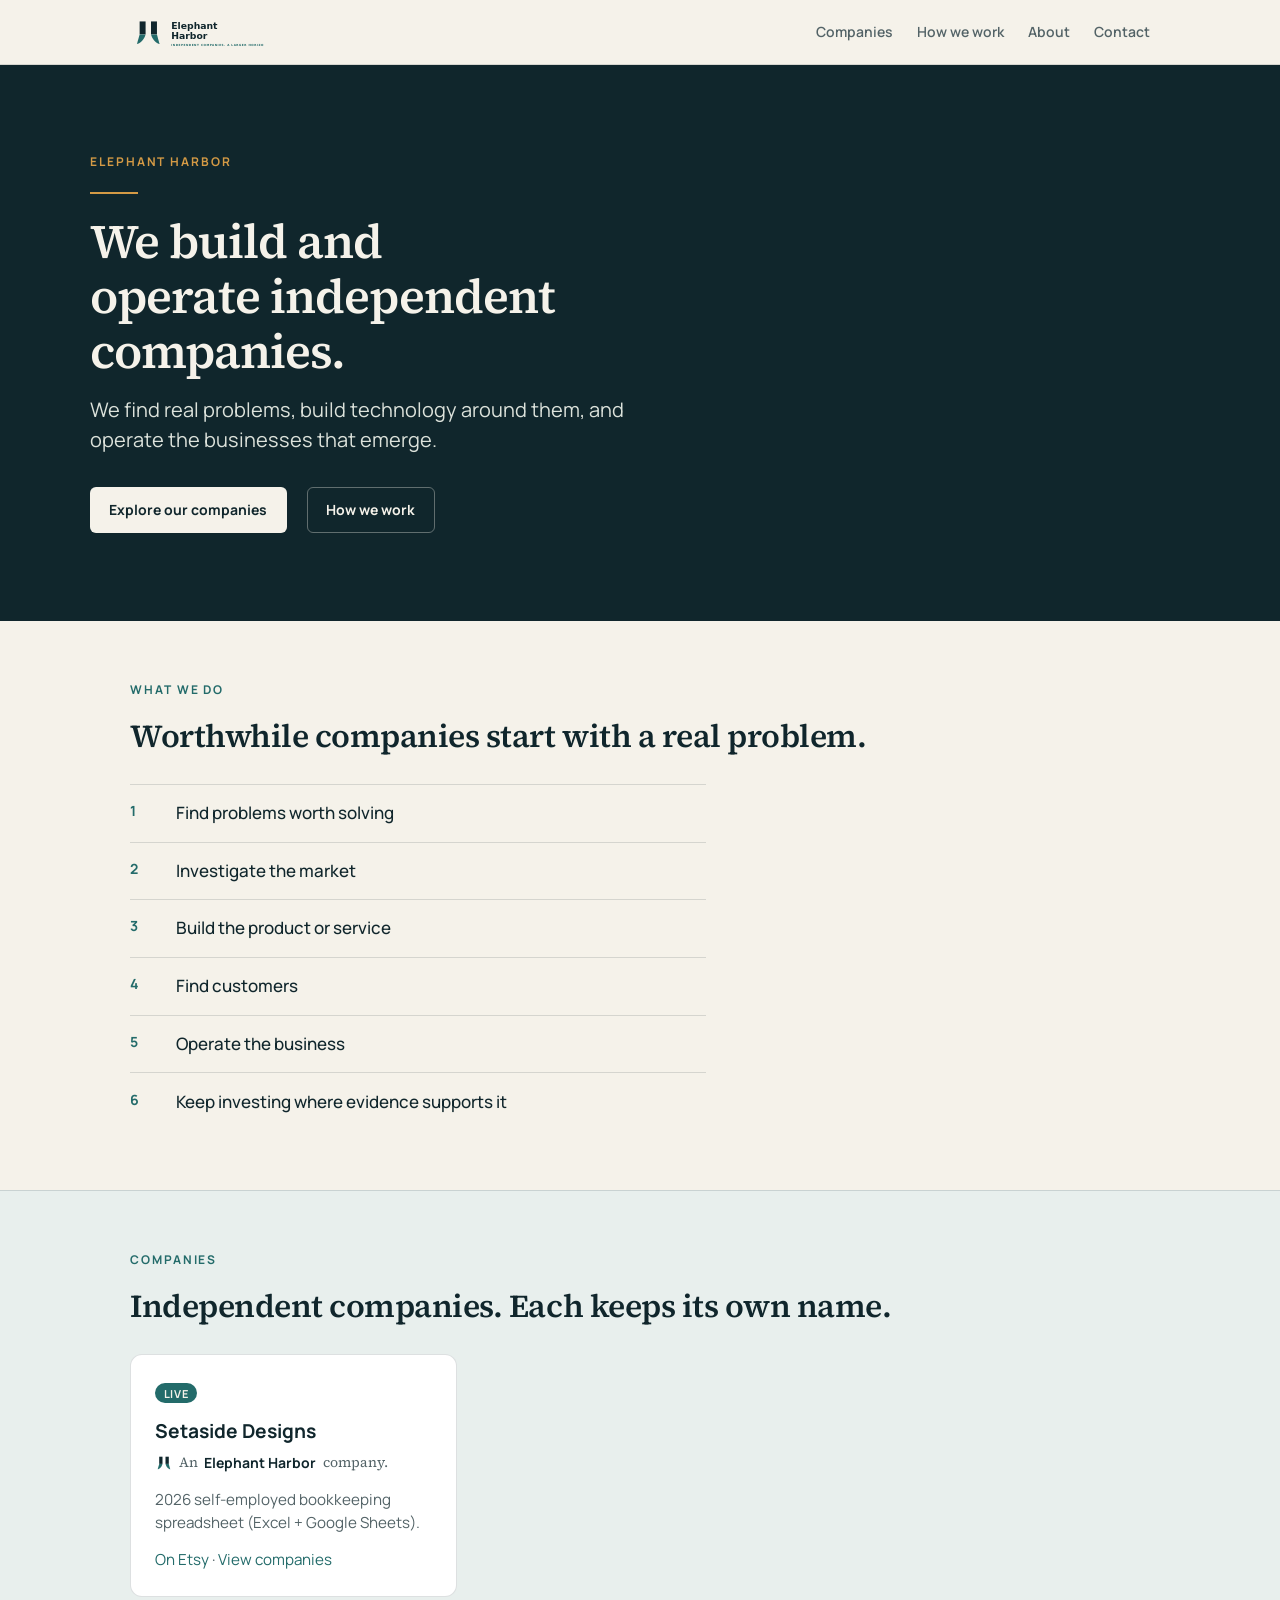
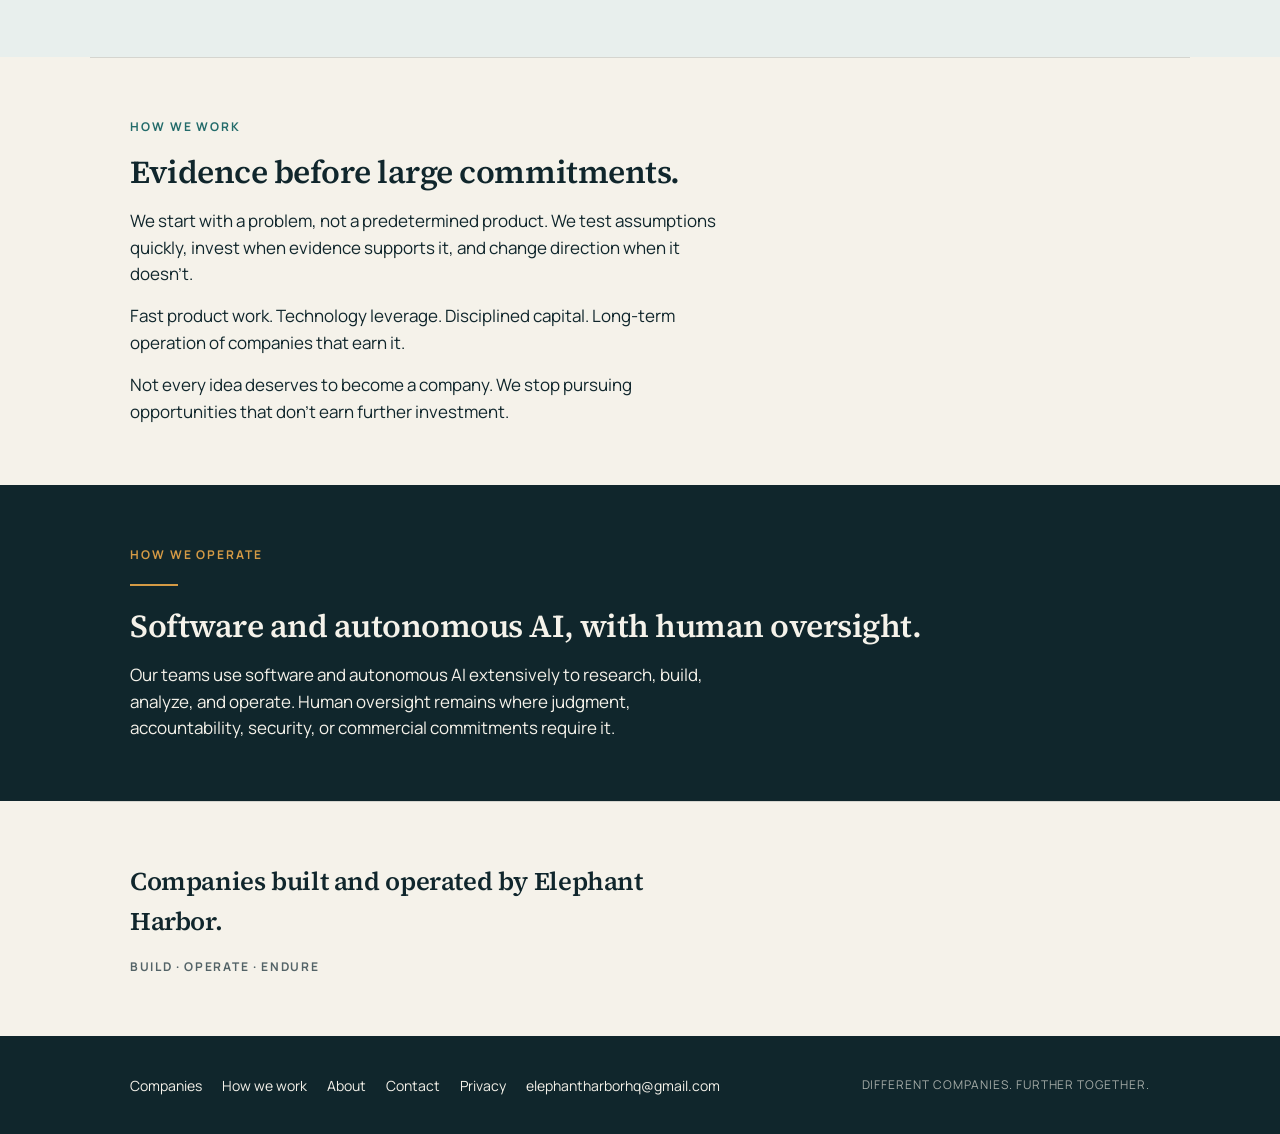
==== index.html @ cf40d3b9 "Copy: Setaside = spreadsheet product on homepage" ====
<!DOCTYPE html>
<html lang="en">
<head>
  <meta charset="utf-8">
  <meta name="viewport" content="width=device-width, initial-scale=1">
  <title>Elephant Harbor</title>
  <meta name="description" content="Elephant Harbor builds and operates independent companies.">
  <meta name="theme-color" content="#10262C">
  <meta property="og:title" content="Elephant Harbor">
  <meta property="og:description" content="We build and operate independent companies.">
  <meta property="og:image" content="https://elephantharbor.com/assets/og.png">
  <meta property="og:type" content="website">
  <meta property="og:url" content="https://elephantharbor.com/">
  <meta name="twitter:card" content="summary_large_image">
  <link rel="canonical" href="https://elephantharbor.com/">
  <link rel="icon" href="/assets/favicon.svg" type="image/svg+xml">
  <link rel="icon" href="/assets/favicon-32.png" sizes="32x32" type="image/png">
  <link rel="icon" href="/assets/favicon-16.png" sizes="16x16" type="image/png">
  <link rel="apple-touch-icon" href="/assets/apple-touch-180.png">
  <link rel="stylesheet" href="/shared.css">
</head>
<body>
  <a class="skip" href="#main">Skip to content</a>
  <header class="site-header">
    <div class="site-header-inner">
      <a class="logo" href="/">
        <img src="/assets/lockup.svg" alt="Elephant Harbor" width="208" height="56">
      </a>
      <nav class="nav" aria-label="Primary">
        <a href="/companies/">Companies</a>
        <a href="/#how-we-work">How we work</a>
        <a href="/about/">About</a>
        <a href="/contact/">Contact</a>
      </nav>
    </div>
  </header>

  <main id="main">
    <section class="hero" aria-labelledby="hero-heading">
      <div class="hero-inner">
        <p class="kicker">Elephant Harbor</p>
        <hr class="brass-rule" aria-hidden="true">
        <h1 id="hero-heading">We build and operate independent companies.</h1>
        <p class="hero-lead">We find real problems, build technology around them, and operate the businesses that emerge.</p>
        <div class="hero-ctas">
          <a class="btn btn-primary" href="/companies/">Explore our companies</a>
          <a class="btn btn-ghost" href="#how-we-work">How we work</a>
        </div>
      </div>
    </section>

    <section class="section" aria-labelledby="what-h">
      <p class="kicker">What we do</p>
      <h2 id="what-h" class="display">Worthwhile companies start with a real problem.</h2>
      <ol class="steps">
        <li>Find problems worth solving</li>
        <li>Investigate the market</li>
        <li>Build the product or service</li>
        <li>Find customers</li>
        <li>Operate the business</li>
        <li>Keep investing where evidence supports it</li>
      </ol>
    </section>

    <section class="section section-fog" aria-labelledby="companies-h">
      <div class="section-inner">
        <p class="kicker">Companies</p>
        <h2 id="companies-h">Independent companies. Each keeps its own name.</h2>
        <div class="card-grid">
          <article class="card">
            <p class="live">Live</p>
            <h3>Setaside Designs</h3>
            <p class="endorsement">
              <img src="/assets/mark.svg" alt="" width="20" height="20">
              An <strong>Elephant Harbor</strong> company.
            </p>
            <p>2026 self-employed bookkeeping spreadsheet (Excel + Google Sheets).</p>
            <p><a href="https://www.etsy.com/listing/4564421940/2026-self-employed-bookkeeping" rel="noopener noreferrer">On Etsy</a>
              · <a href="/companies/">View companies</a></p>
          </article>
        </div>
      </div>
    </section>

    <section class="section" id="how-we-work" aria-labelledby="work-h">
      <p class="kicker">How we work</p>
      <h2 id="work-h">Evidence before large commitments.</h2>
      <p>We start with a problem, not a predetermined product. We test assumptions quickly, invest when evidence supports it, and change direction when it doesn’t.</p>
      <p>Fast product work. Technology leverage. Disciplined capital. Long-term operation of companies that earn it.</p>
      <p>Not every idea deserves to become a company. We stop pursuing opportunities that don’t earn further investment.</p>
    </section>

    <section class="section section-ink" aria-labelledby="operate-h">
      <div class="section-inner">
        <p class="kicker">How we operate</p>
        <hr class="brass-rule" aria-hidden="true">
        <h2 id="operate-h">Software and autonomous AI, with human oversight.</h2>
        <p>Our teams use software and autonomous AI extensively to research, build, analyze, and operate. Human oversight remains where judgment, accountability, security, or commercial commitments require it.</p>
      </div>
    </section>

    <section class="section" aria-labelledby="close-h">
      <h2 id="close-h" class="visually-hidden" style="position:absolute;width:1px;height:1px;padding:0;margin:-1px;overflow:hidden;clip:rect(0,0,0,0);white-space:nowrap;border:0">Close</h2>
      <p class="close-line">Companies built and operated by Elephant Harbor.</p>
      <p class="motto">Build · Operate · Endure</p>
    </section>
  </main>

  <footer class="site-footer">
    <div class="site-footer-inner">
      <nav class="footer-nav" aria-label="Footer">
        <a href="/companies/">Companies</a>
        <a href="/#how-we-work">How we work</a>
        <a href="/about/">About</a>
        <a href="/contact/">Contact</a>
        <a href="/privacy/">Privacy</a>
        <a href="mailto:elephantharborhq@gmail.com">elephantharborhq@gmail.com</a>
      </nav>
      <p class="footer-meta">Different companies. Further together.</p>
    </div>
  </footer>
</body>
</html>
---- shared.css ----
@import url("/tokens.css");

*,
*::before,
*::after {
  box-sizing: border-box;
}

html {
  color-scheme: light only;
  scroll-behavior: smooth;
  background: var(--eh-bg);
}

body {
  margin: 0;
  min-height: 100vh;
  display: flex;
  flex-direction: column;
  background: var(--eh-bg);
  color: var(--eh-text);
  font-family: var(--eh-font-sans);
  font-weight: 400;
  font-size: 1.0625rem;
  line-height: var(--eh-lh);
  -webkit-font-smoothing: antialiased;
}

img {
  max-width: 100%;
  height: auto;
  display: block;
}

a {
  color: var(--eh-deep-tide);
  text-decoration: none;
  text-underline-offset: 0.18em;
  text-decoration-thickness: 1px;
}

a:visited {
  color: var(--eh-deep-tide);
}

a:hover {
  color: var(--eh-harbor-ink);
  text-decoration: underline;
  text-decoration-color: var(--eh-signal-brass);
}

a:focus-visible,
button:focus-visible,
input:focus-visible,
textarea:focus-visible {
  outline: var(--eh-focus-ring);
  outline-offset: var(--eh-focus-offset);
}

::selection {
  background: var(--eh-deep-tide);
  color: var(--eh-canvas);
}

.skip {
  position: absolute;
  left: var(--eh-gutter);
  top: 0;
  z-index: 30;
  padding: 0.45rem 0.75rem;
  background: var(--eh-harbor-ink);
  color: var(--eh-canvas);
  border-radius: 0 0 var(--eh-radius) var(--eh-radius);
  transform: translateY(-120%);
}

.skip:focus,
.skip:hover {
  transform: none;
  color: var(--eh-canvas);
  text-decoration: none;
}

/* —— Header —— */
.site-header {
  position: sticky;
  top: 0;
  z-index: 20;
  min-height: var(--eh-nav-h);
  background: var(--eh-canvas);
  border-bottom: 1px solid var(--eh-border);
}

.site-header-inner {
  max-width: var(--eh-max);
  min-height: var(--eh-nav-h);
  margin: 0 auto;
  padding: 0.65rem var(--eh-gutter);
  display: flex;
  align-items: center;
  justify-content: space-between;
  gap: 1.5rem;
}

.logo {
  flex: 0 0 auto;
  display: flex;
  align-items: center;
  line-height: 0;
}

.logo:hover {
  text-decoration: none;
}

.logo img {
  height: var(--lockup-h);
  width: auto;
}

.nav {
  display: flex;
  flex-wrap: wrap;
  justify-content: flex-end;
  gap: 0.15rem 1.5rem;
  font-size: var(--eh-fs-sm);
  font-weight: 600;
}

.nav a,
.nav a:visited {
  padding: 0.2rem 0;
  color: var(--eh-text-muted);
}

.nav a:hover {
  color: var(--eh-text);
  text-decoration: none;
}

.nav a[aria-current="page"] {
  color: var(--eh-text);
  box-shadow: inset 0 -2px 0 var(--eh-signal-brass);
}

.nav a[aria-current="page"]:hover {
  text-decoration: none;
}

/* —— Main —— */
main {
  flex: 1 0 auto;
  width: 100%;
}

.page {
  max-width: var(--eh-max);
  margin: 0 auto;
  padding: 3.5rem var(--eh-gutter) 5rem;
}

.page-title {
  margin: 0 0 0.75rem;
  font-family: var(--eh-font-serif);
  font-weight: 600;
  font-size: clamp(2rem, 4vw, 2.75rem);
  line-height: var(--eh-lh-tight);
  letter-spacing: -0.02em;
}

.lede {
  margin: 0 0 2.5rem;
  max-width: var(--eh-measure);
  font-size: 1.125rem;
  color: var(--eh-text-muted);
}

.kicker {
  margin: 0 0 0.65rem;
  font-size: var(--eh-fs-xs);
  font-weight: 700;
  letter-spacing: 0.16em;
  text-transform: uppercase;
  color: var(--eh-deep-tide);
}

.brass-rule {
  width: 48px;
  height: 2px;
  background: var(--eh-signal-brass);
  border: 0;
  margin: 1.25rem 0;
}

.display {
  font-family: var(--eh-font-serif);
  font-weight: 600;
  line-height: var(--eh-lh-tight);
  letter-spacing: -0.02em;
}

/* —— Hero —— */
.hero {
  background: var(--eh-harbor-ink);
  color: var(--eh-canvas);
  padding: clamp(3.5rem, 8vw, 5.5rem) var(--eh-gutter);
}

.hero-inner {
  max-width: var(--eh-max);
  margin: 0 auto;
}

.hero .kicker {
  color: var(--eh-signal-brass);
}

.hero h1 {
  margin: 0 0 1rem;
  font-family: var(--eh-font-serif);
  font-weight: 600;
  font-size: clamp(2rem, 5vw, 3rem);
  line-height: 1.15;
  letter-spacing: -0.02em;
  color: var(--eh-canvas);
  max-width: 18ch;
}

.hero .hero-lead {
  margin: 0;
  max-width: 34rem;
  font-size: clamp(1.05rem, 2vw, 1.25rem);
  line-height: 1.5;
  color: color-mix(in srgb, var(--eh-canvas) 88%, var(--eh-deep-tide));
}

.hero-ctas {
  display: flex;
  flex-wrap: wrap;
  gap: 0.75rem 1.25rem;
  margin-top: 2rem;
}

.btn {
  display: inline-flex;
  align-items: center;
  justify-content: center;
  gap: 0.4rem;
  padding: 0.7rem 1.15rem;
  border-radius: var(--eh-radius);
  border: 1px solid transparent;
  font: inherit;
  font-weight: 650;
  font-size: var(--eh-fs-sm);
  cursor: pointer;
  text-decoration: none;
}

.btn:hover {
  text-decoration: none;
}

.btn-primary {
  background: var(--eh-canvas);
  color: var(--eh-harbor-ink);
}

.btn-primary:visited {
  color: var(--eh-harbor-ink);
}

.btn-primary:hover {
  background: var(--eh-fog);
  color: var(--eh-harbor-ink);
}

.btn-ghost {
  background: transparent;
  color: var(--eh-canvas);
  border-color: color-mix(in srgb, var(--eh-canvas) 35%, transparent);
}

.btn-ghost:visited {
  color: var(--eh-canvas);
}

.btn-ghost:hover {
  background: color-mix(in srgb, var(--eh-canvas) 10%, transparent);
  color: var(--eh-canvas);
}

.btn-ink {
  background: var(--eh-harbor-ink);
  color: var(--eh-canvas);
}

.btn-ink:visited {
  color: var(--eh-canvas);
}

.btn-ink:hover {
  background: color-mix(in srgb, var(--eh-harbor-ink) 88%, white);
  color: var(--eh-canvas);
}

.btn-secondary {
  background: transparent;
  color: var(--eh-harbor-ink);
  border-color: var(--eh-border);
}

.btn-secondary:visited {
  color: var(--eh-harbor-ink);
}

.btn-secondary:hover {
  background: var(--eh-fog);
  color: var(--eh-harbor-ink);
}

/* —— Sections —— */
.section {
  max-width: var(--eh-max);
  margin: 0 auto;
  padding: 3.75rem var(--eh-gutter);
}

.section + .section {
  border-top: 1px solid var(--eh-border);
}

.section-ink {
  background: var(--eh-harbor-ink);
  color: var(--eh-canvas);
  border-top: none;
  max-width: none;
  padding-left: 0;
  padding-right: 0;
}

.section-ink > .section-inner {
  max-width: var(--eh-max);
  margin: 0 auto;
  padding: 0 var(--eh-gutter);
}

.section-ink .kicker {
  color: var(--eh-signal-brass);
}

.section-ink h2,
.section-ink p {
  color: var(--eh-canvas);
}

.section-fog {
  background: var(--eh-fog);
  max-width: none;
  padding-left: 0;
  padding-right: 0;
  border-top: none;
}

.section-fog > .section-inner {
  max-width: var(--eh-max);
  margin: 0 auto;
  padding: 0 var(--eh-gutter);
}

.section h2 {
  margin: 0 0 1rem;
  font-family: var(--eh-font-serif);
  font-weight: 600;
  font-size: clamp(1.5rem, 3vw, 2rem);
  line-height: var(--eh-lh-tight);
  letter-spacing: -0.015em;
}

.section p {
  margin: 0 0 1rem;
  max-width: var(--eh-measure);
}

.section p:last-child {
  margin-bottom: 0;
}

/* Lifecycle steps */
.steps {
  list-style: none;
  margin: 1.75rem 0 0;
  padding: 0;
  display: grid;
  gap: 0;
  max-width: 36rem;
  counter-reset: step;
}

.steps li {
  counter-increment: step;
  display: grid;
  grid-template-columns: 2rem 1fr;
  gap: 0.85rem;
  padding: 0.95rem 0;
  border-top: 1px solid var(--eh-border);
  font-weight: 500;
}

.steps li::before {
  content: counter(step);
  font-size: var(--eh-fs-sm);
  font-weight: 700;
  color: var(--eh-deep-tide);
  line-height: 1.55;
}

/* Company card */
.card-grid {
  display: grid;
  grid-template-columns: repeat(auto-fill, minmax(260px, 1fr));
  gap: 1.25rem;
  margin-top: 1.75rem;
}

.card {
  background: #fff;
  border: 1px solid var(--eh-border);
  border-radius: var(--eh-radius-lg);
  padding: 1.5rem;
}

.card .live {
  display: inline-block;
  margin: 0 0 0.85rem;
  padding: 0.1rem 0.55rem;
  border-radius: 999px;
  font-size: 0.6875rem;
  font-weight: 700;
  letter-spacing: 0.06em;
  text-transform: uppercase;
  background: var(--eh-deep-tide);
  color: var(--eh-canvas);
}

.card h3 {
  margin: 0 0 0.35rem;
  font-family: var(--eh-font-sans);
  font-weight: 700;
  font-size: 1.2rem;
}

.card .endorsement {
  display: inline-flex;
  align-items: center;
  gap: 0.4rem;
  margin: 0 0 0.85rem;
  font-family: var(--eh-font-serif);
  font-size: 0.875rem;
  color: var(--eh-text-muted);
}

.card .endorsement img {
  height: 1.1rem;
  width: auto;
}

.card .endorsement strong {
  font-family: var(--eh-font-sans);
  font-weight: 700;
  color: var(--eh-harbor-ink);
}

.card p {
  margin: 0 0 0.85rem;
  max-width: none;
  color: var(--eh-text-muted);
  font-size: 0.95rem;
}

.card p:last-child {
  margin-bottom: 0;
}

/* Principles / work points */
.point-list {
  list-style: none;
  margin: 1.5rem 0 0;
  padding: 0;
  max-width: 40rem;
}

.point-list li {
  padding: 1rem 0;
  border-top: 1px solid var(--eh-border);
}

.point-list li:last-child {
  border-bottom: 1px solid var(--eh-border);
}

.point-list strong {
  display: block;
  margin-bottom: 0.25rem;
  font-weight: 700;
}

.prose {
  max-width: var(--eh-measure);
}

.prose p {
  margin: 0 0 1rem;
}

.prose p:last-child {
  margin-bottom: 0;
}

.prose h2 {
  margin: 2.5rem 0 0.75rem;
  font-family: var(--eh-font-serif);
  font-weight: 600;
  font-size: 1.5rem;
  line-height: var(--eh-lh-tight);
}

.prose h2:first-child {
  margin-top: 0;
}

.close-line {
  margin: 0;
  font-family: var(--eh-font-serif);
  font-size: clamp(1.25rem, 2.5vw, 1.6rem);
  font-weight: 600;
  letter-spacing: -0.015em;
  max-width: 28rem;
}

.motto {
  margin: 2rem 0 0;
  font-size: var(--eh-fs-xs);
  font-weight: 700;
  letter-spacing: 0.14em;
  text-transform: uppercase;
  color: var(--eh-text-muted);
}

/* Contact */
.contact-block {
  max-width: 28rem;
}

.contact-block a.email {
  font-weight: 600;
  font-size: 1.125rem;
}

.contact-note {
  margin-top: 1rem;
  font-size: var(--eh-fs-sm);
  color: var(--eh-text-muted);
}

.contact-form {
  margin-top: 2.5rem;
  max-width: 28rem;
  display: grid;
  gap: 1rem;
}

.contact-form label {
  display: grid;
  gap: 0.35rem;
  font-size: var(--eh-fs-sm);
  font-weight: 600;
}

.contact-form input,
.contact-form textarea {
  font: inherit;
  padding: 0.65rem 0.75rem;
  border: 1px solid var(--eh-border);
  border-radius: var(--eh-radius);
  background: #fff;
  color: var(--eh-text);
}

.contact-form textarea {
  min-height: 8rem;
  resize: vertical;
}

.form-note {
  margin: 0;
  font-size: var(--eh-fs-sm);
  color: var(--eh-text-muted);
}

/* Footer */
.site-footer {
  background: var(--eh-harbor-ink);
  color: color-mix(in srgb, var(--eh-canvas) 85%, transparent);
  font-size: var(--eh-fs-sm);
  line-height: 1.5;
}

.site-footer-inner {
  max-width: var(--eh-max);
  margin: 0 auto;
  padding: 1.75rem var(--eh-gutter);
  display: flex;
  flex-wrap: wrap;
  align-items: center;
  justify-content: space-between;
  gap: 1rem 2rem;
}

.site-footer a,
.site-footer a:visited {
  color: var(--eh-canvas);
}

.site-footer a:hover {
  color: var(--eh-canvas);
  text-decoration: underline;
  text-decoration-color: var(--eh-signal-brass);
}

.footer-nav {
  display: flex;
  flex-wrap: wrap;
  gap: 0.75rem 1.25rem;
}

.footer-meta {
  color: color-mix(in srgb, var(--eh-canvas) 65%, transparent);
  font-size: 0.75rem;
  letter-spacing: 0.08em;
  text-transform: uppercase;
}

@media (max-width: 720px) {
  .site-header-inner {
    flex-wrap: wrap;
    gap: 0.5rem 1rem;
  }

  .logo img {
    height: var(--lockup-h-sm);
  }

  .nav {
    width: 100%;
    justify-content: flex-start;
    gap: 0.15rem 1.1rem;
  }

  .page {
    padding: 2.5rem var(--eh-gutter) 3.5rem;
  }

  .section {
    padding: 2.75rem var(--eh-gutter);
  }
}
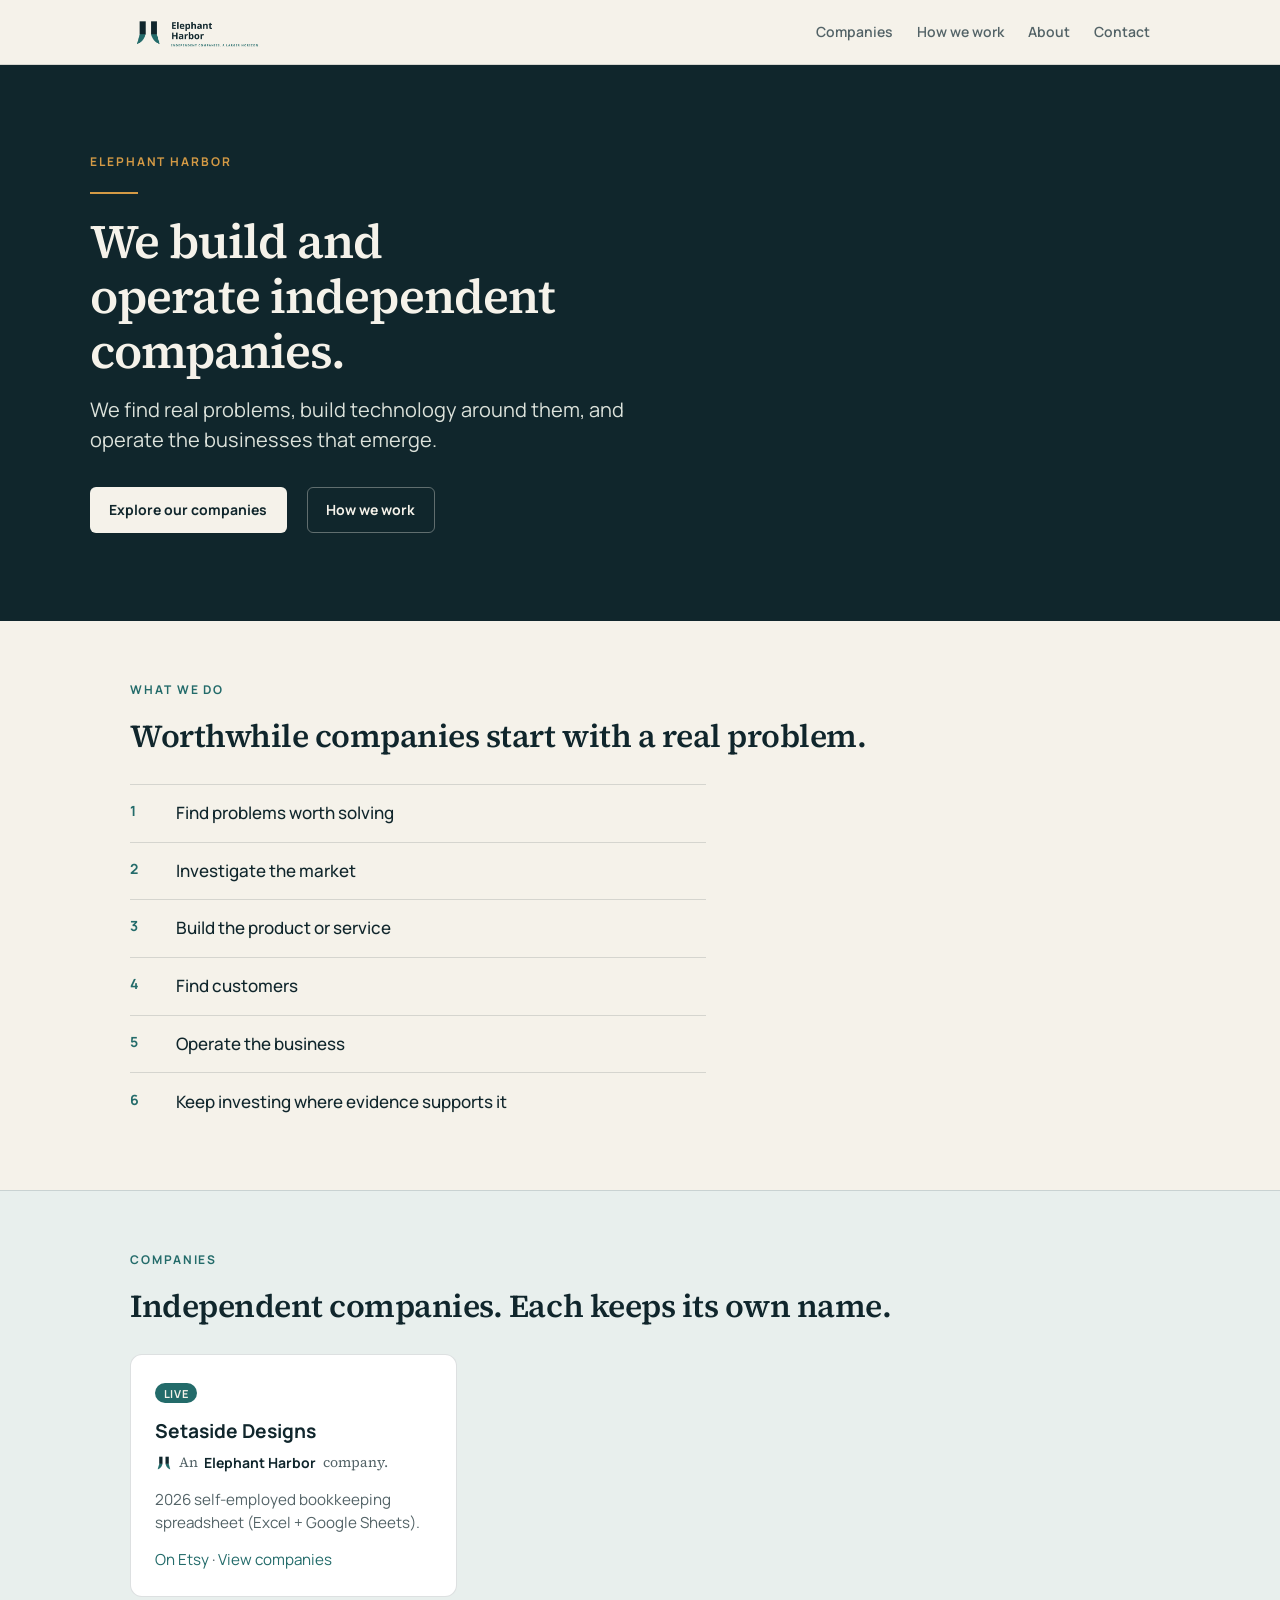
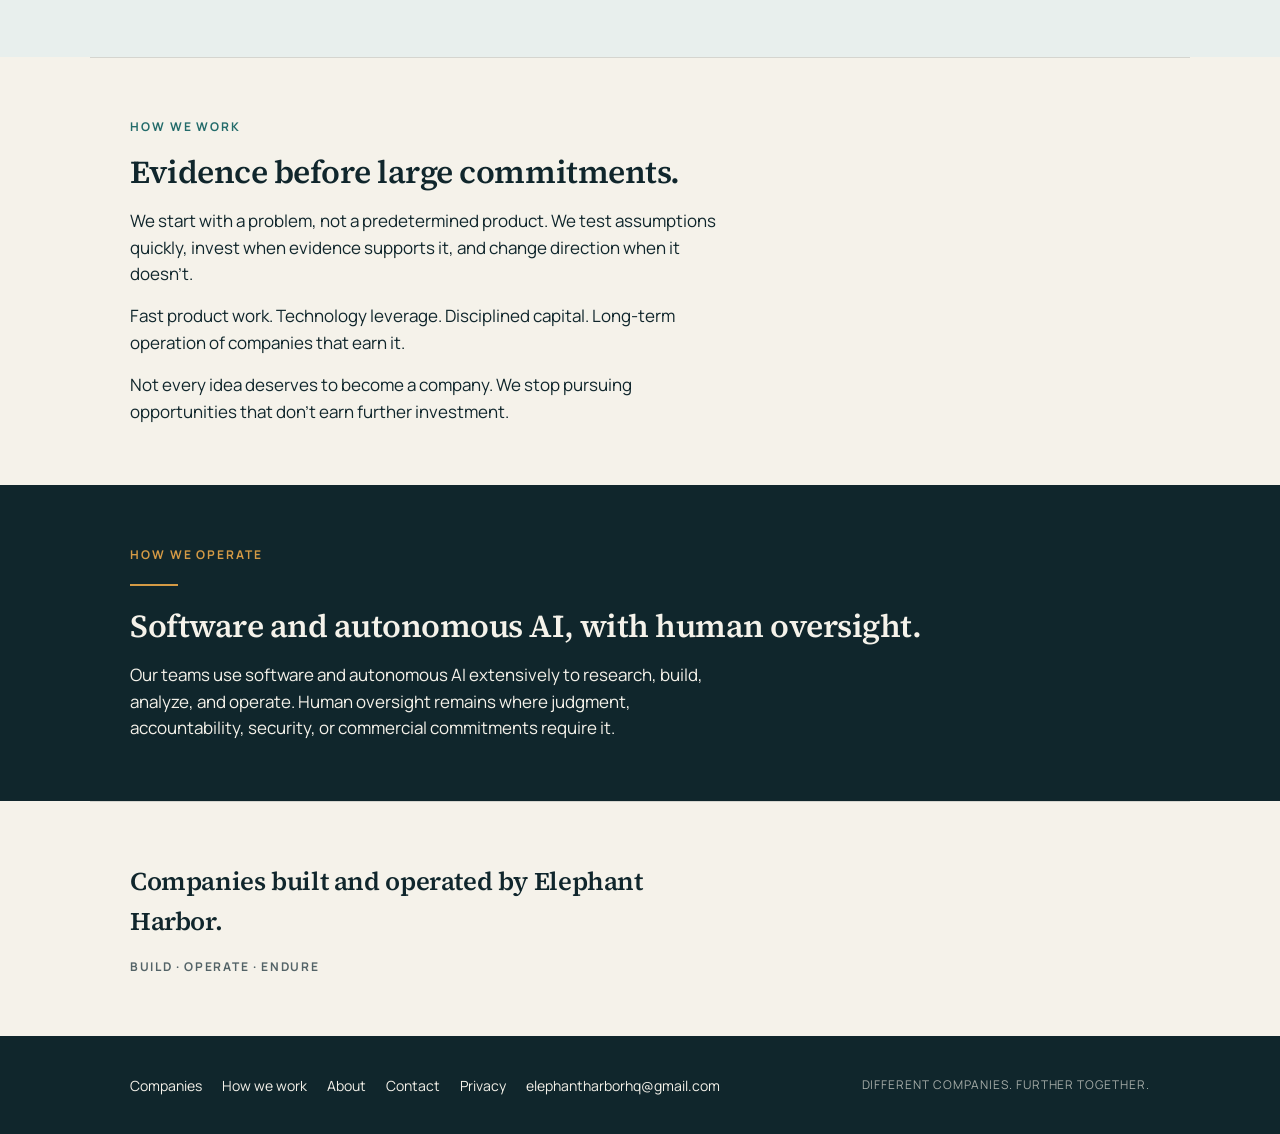
==== commit ba12ffdc: "fix(brand): header lockup PNG for Manrope fidelity SVG lockup matched /brand/ but live <text> fell b" ====
--- a/index.html
+++ b/index.html
@@ -24,7 +24,7 @@
   <header class="site-header">
     <div class="site-header-inner">
       <a class="logo" href="/">
-        <img src="/assets/lockup.svg" alt="Elephant Harbor" width="208" height="56">
+        <img src="/assets/lockup-512.png" alt="Elephant Harbor" width="208" height="56">
       </a>
       <nav class="nav" aria-label="Primary">
         <a href="/companies/">Companies</a>
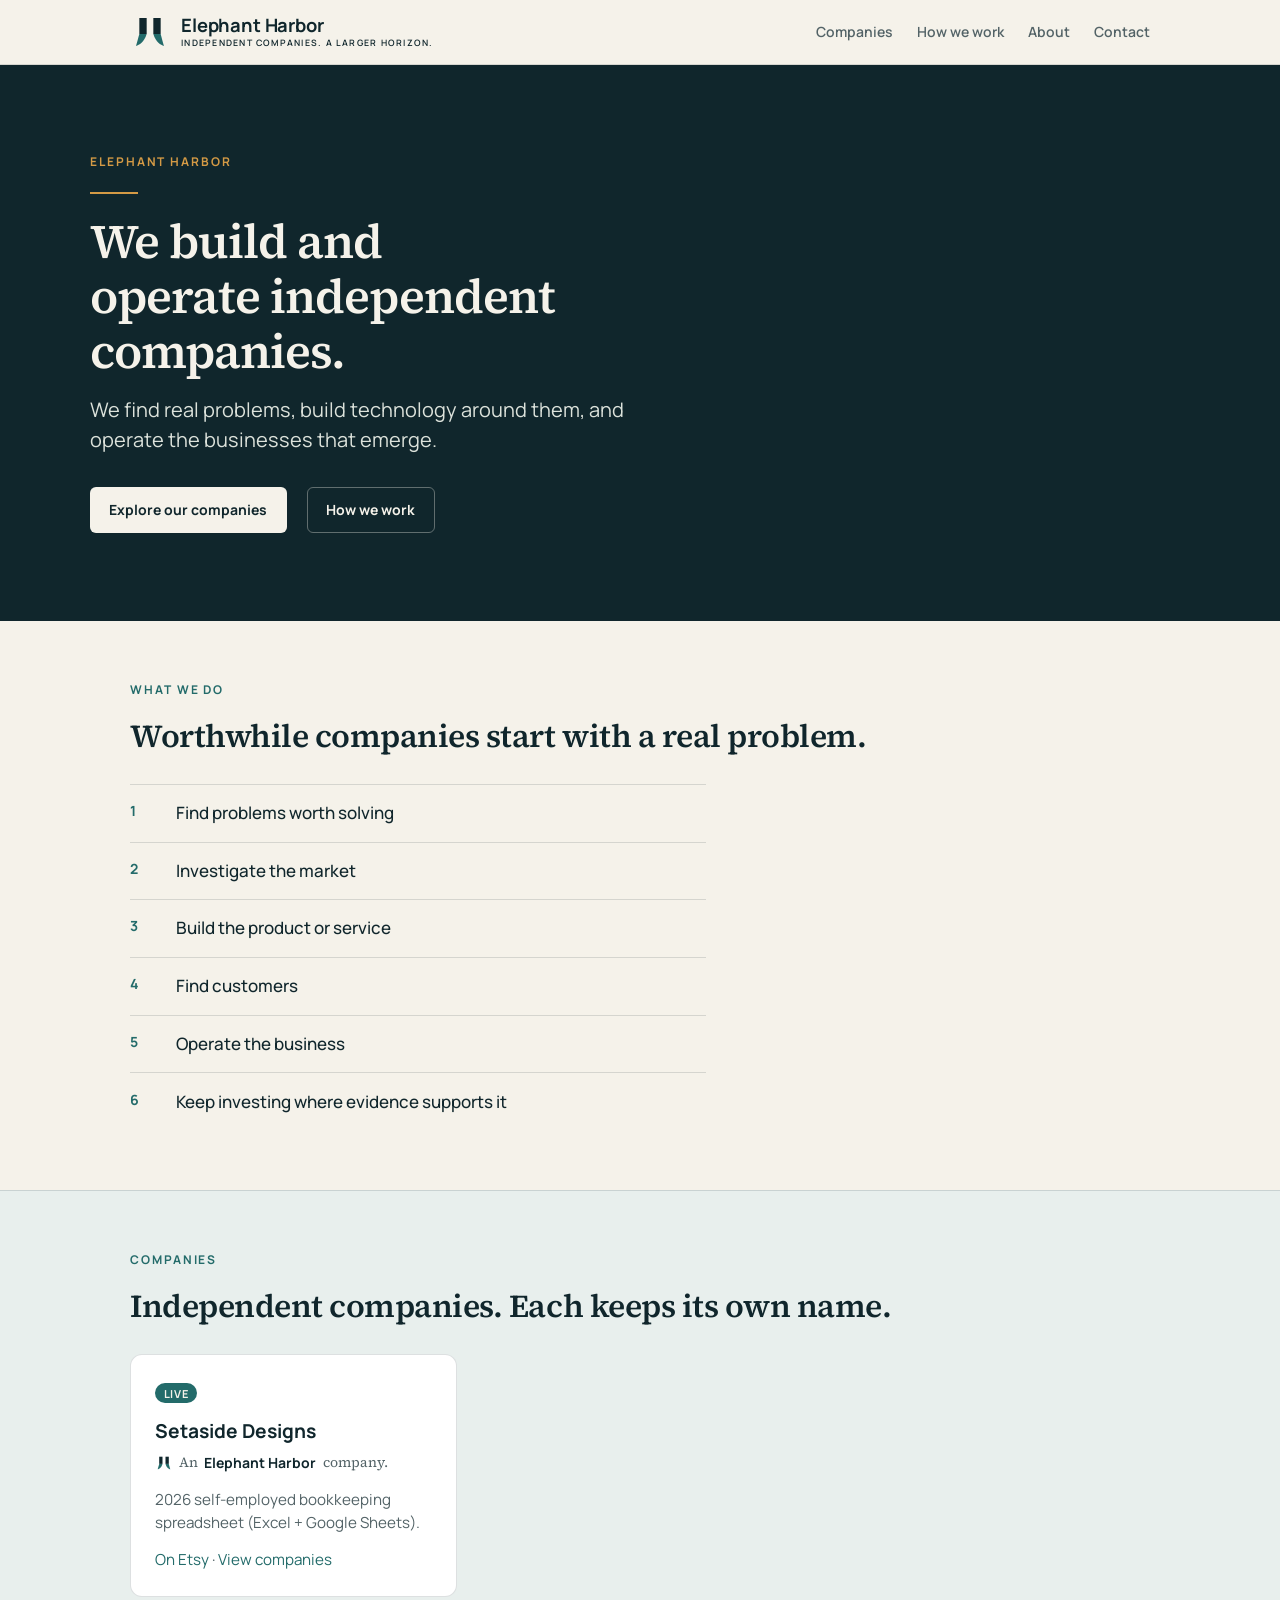
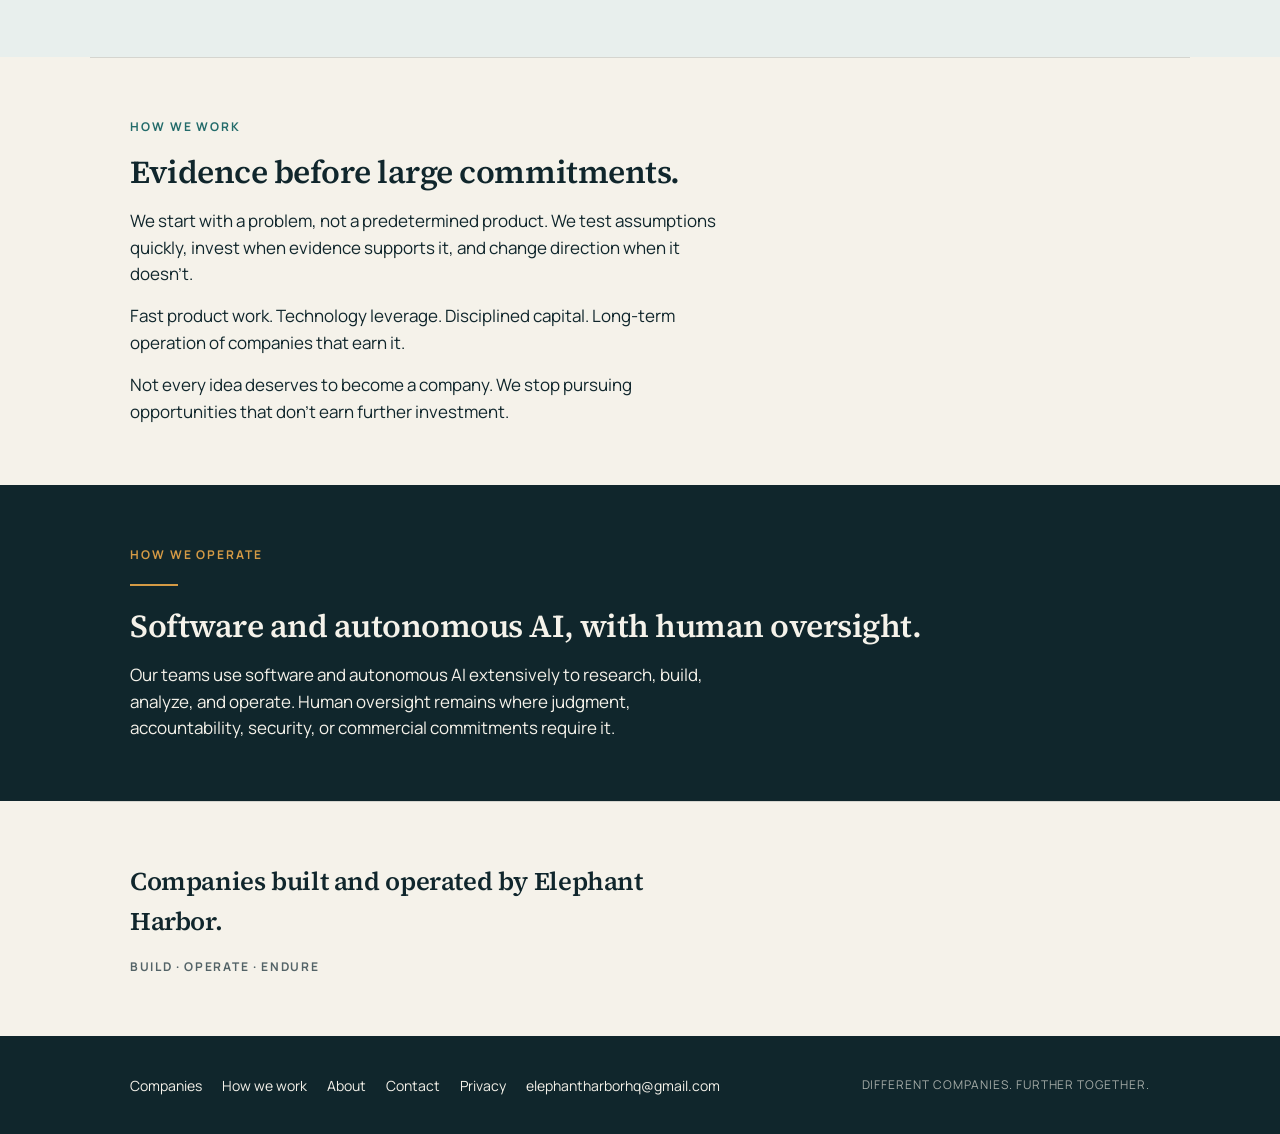
==== commit 4efd59a0: "Fix header lockup: Manrope title-case Modern Operator Header now uses HTML/CSS Manrope wordmark (not" ====
--- a/index.html
+++ b/index.html
@@ -23,8 +23,12 @@
   <a class="skip" href="#main">Skip to content</a>
   <header class="site-header">
     <div class="site-header-inner">
-      <a class="logo" href="/">
-        <img src="/assets/lockup-512.png" alt="Elephant Harbor" width="208" height="56">
+      <a class="logo" href="/" aria-label="Elephant Harbor">
+        <img class="logo-mark" src="/assets/mark.svg" alt="" width="40" height="40" aria-hidden="true">
+        <span class="logo-word">
+          <span class="logo-name">Elephant Harbor</span>
+          <span class="logo-tag">Independent companies. A larger horizon.</span>
+        </span>
       </a>
       <nav class="nav" aria-label="Primary">
         <a href="/companies/">Companies</a>
--- a/shared.css
+++ b/shared.css
@@ -106,16 +106,48 @@
   flex: 0 0 auto;
   display: flex;
   align-items: center;
-  line-height: 0;
+  gap: 0.7rem;
+  line-height: 1;
+  color: var(--eh-ink);
+  text-decoration: none;
 }
 
 .logo:hover {
   text-decoration: none;
-}
-
-.logo img {
-  height: var(--lockup-h);
+  color: var(--eh-ink);
+}
+
+.logo img,
+.logo-mark {
+  height: 2.5rem;
   width: auto;
+  flex: 0 0 auto;
+}
+
+.logo-word {
+  display: flex;
+  flex-direction: column;
+  gap: 0.15rem;
+  min-width: 0;
+}
+
+.logo-name {
+  font-family: var(--eh-font-sans);
+  font-weight: 700;
+  font-size: 1.15rem;
+  letter-spacing: -0.01em;
+  color: var(--eh-ink);
+  line-height: 1.1;
+}
+
+.logo-tag {
+  font-family: var(--eh-font-sans);
+  font-weight: 600;
+  font-size: 0.55rem;
+  letter-spacing: 0.14em;
+  text-transform: uppercase;
+  color: var(--eh-tide);
+  line-height: 1.2;
 }
 
 .nav {
@@ -646,9 +678,8 @@
     gap: 0.5rem 1rem;
   }
 
-  .logo img {
-    height: var(--lockup-h-sm);
-  }
+  .logo-mark { height: 2.15rem; }
+  .logo-name { font-size: 1.05rem; }
 
   .nav {
     width: 100%;
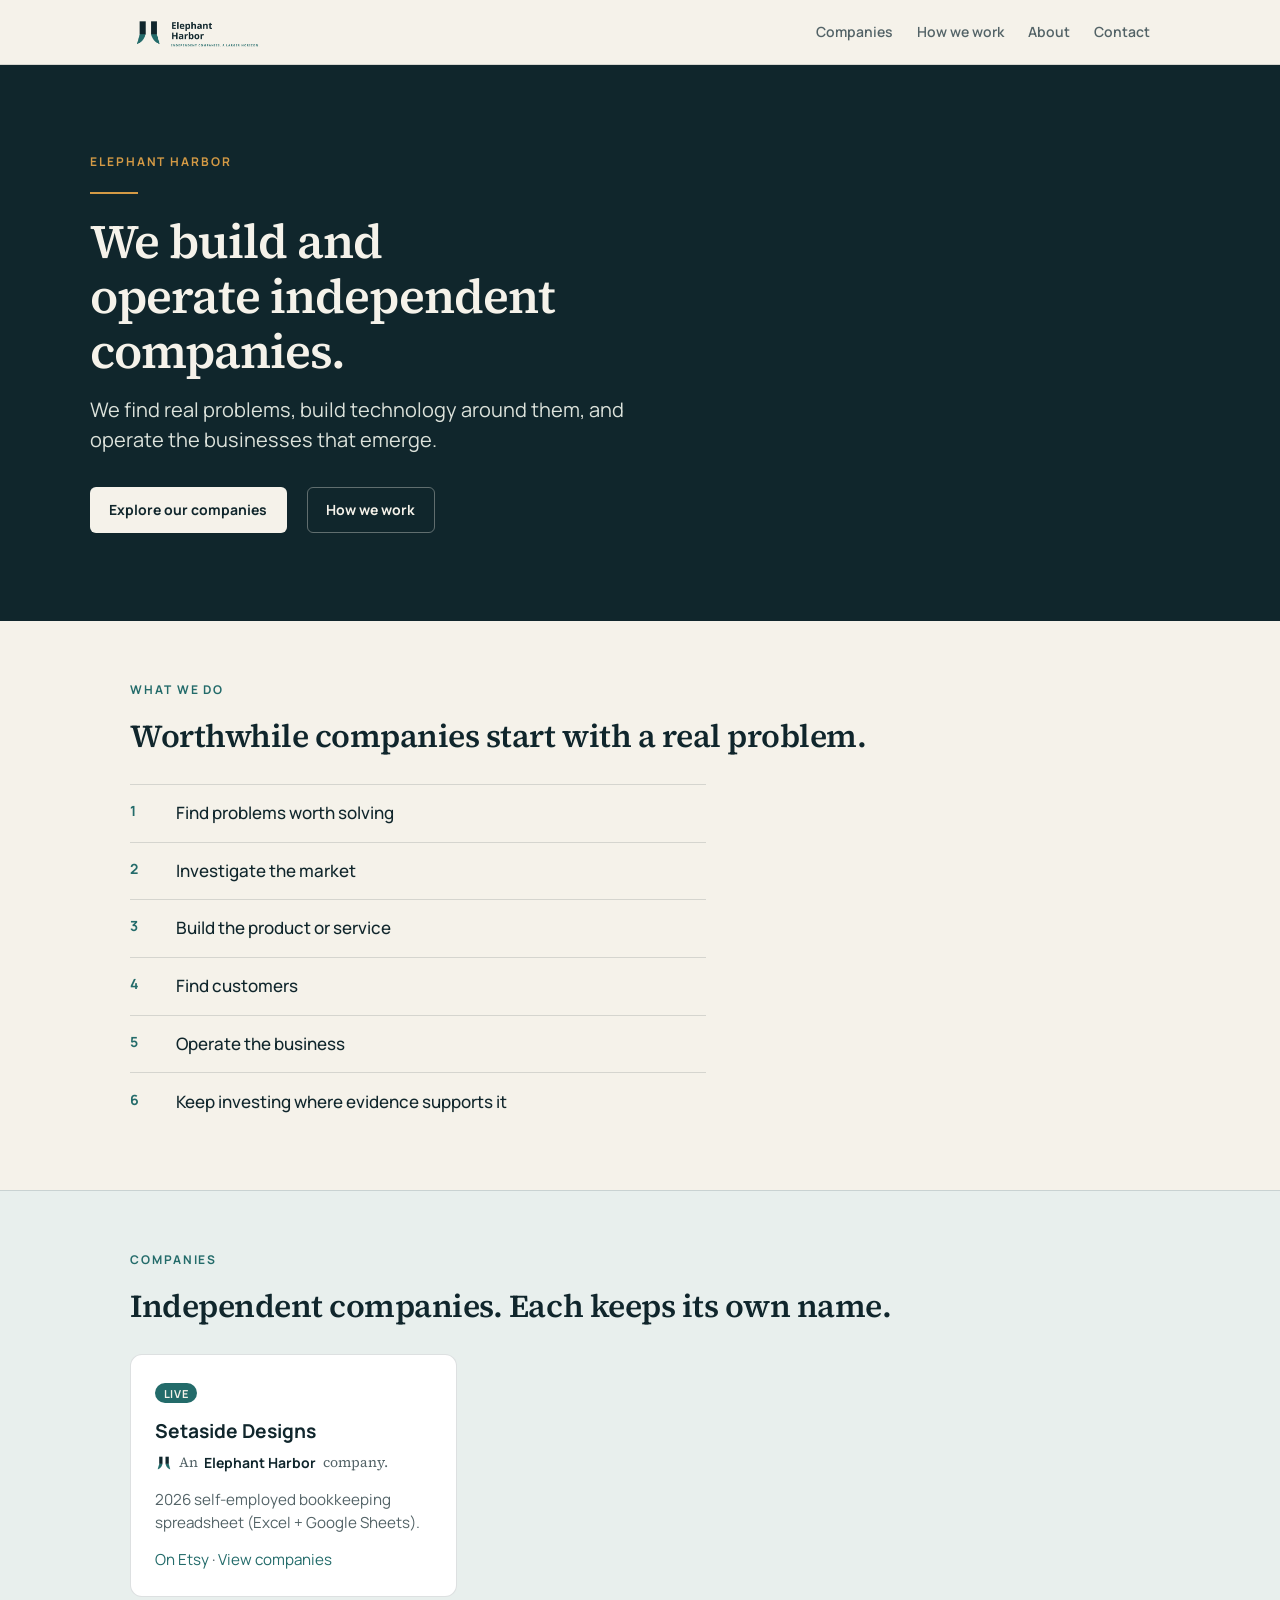
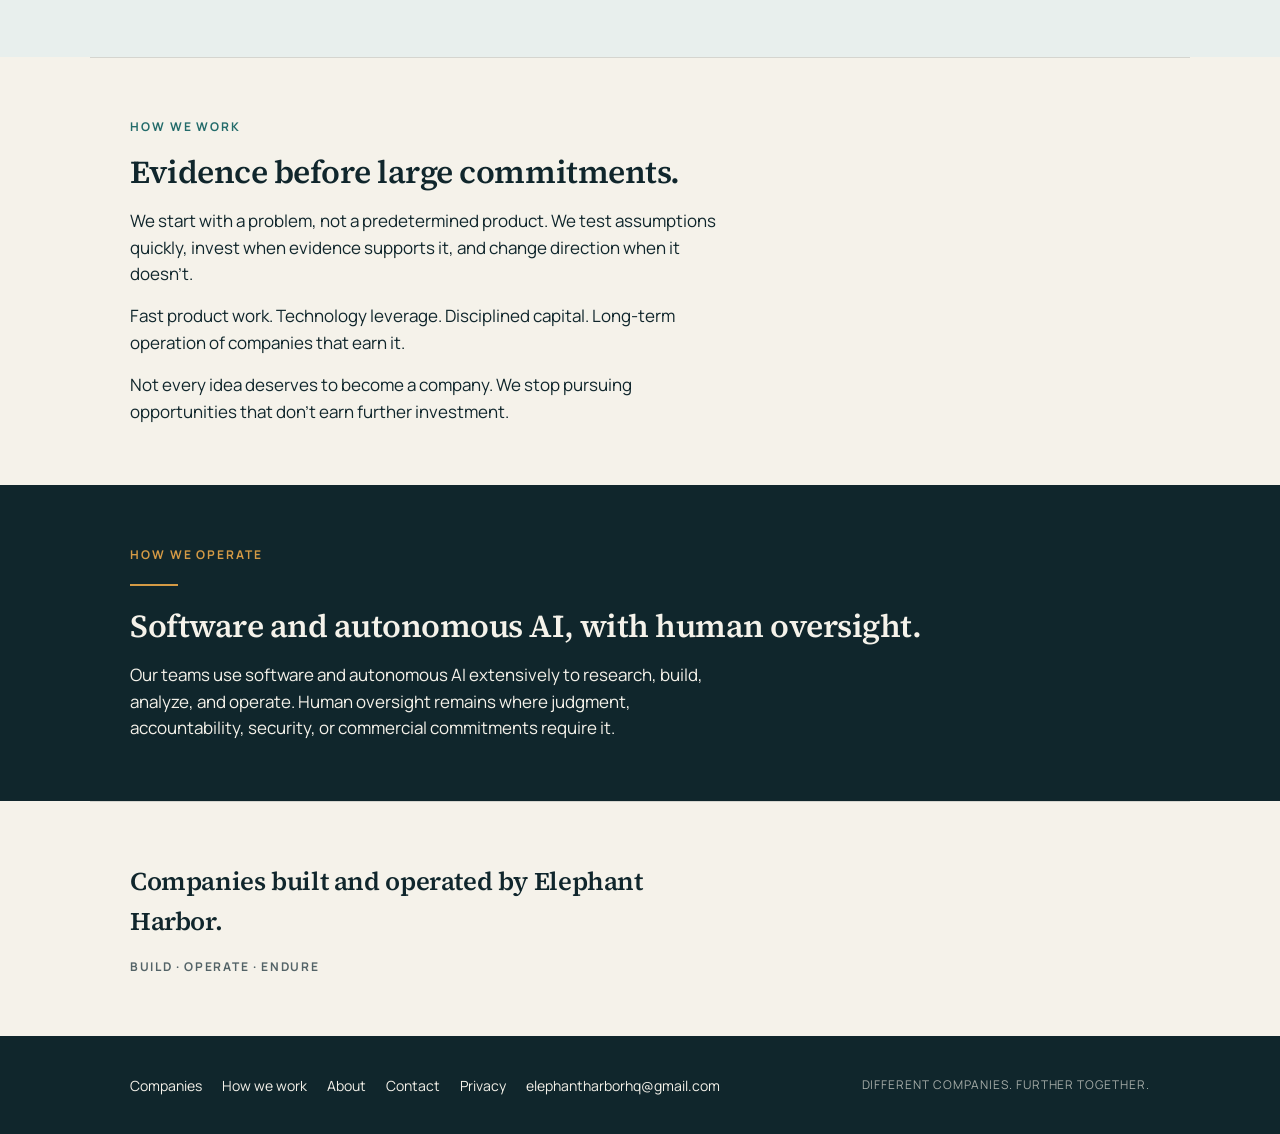
==== commit 53ed660c: "Header lockup: use Manrope PNG export for fidelity Keep outlined SVG as source; header uses lockup-5" ====
--- a/index.html
+++ b/index.html
@@ -24,11 +24,7 @@
   <header class="site-header">
     <div class="site-header-inner">
       <a class="logo" href="/" aria-label="Elephant Harbor">
-        <img class="logo-mark" src="/assets/mark.svg" alt="" width="40" height="40" aria-hidden="true">
-        <span class="logo-word">
-          <span class="logo-name">Elephant Harbor</span>
-          <span class="logo-tag">Independent companies. A larger horizon.</span>
-        </span>
+        <img src="/assets/lockup-512.png" alt="Elephant Harbor" width="208" height="56" decoding="async">
       </a>
       <nav class="nav" aria-label="Primary">
         <a href="/companies/">Companies</a>
--- a/shared.css
+++ b/shared.css
@@ -106,48 +106,17 @@
   flex: 0 0 auto;
   display: flex;
   align-items: center;
-  gap: 0.7rem;
-  line-height: 1;
-  color: var(--eh-ink);
+  line-height: 0;
   text-decoration: none;
 }
 
 .logo:hover {
   text-decoration: none;
-  color: var(--eh-ink);
-}
-
-.logo img,
-.logo-mark {
-  height: 2.5rem;
+}
+
+.logo img {
+  height: var(--lockup-h);
   width: auto;
-  flex: 0 0 auto;
-}
-
-.logo-word {
-  display: flex;
-  flex-direction: column;
-  gap: 0.15rem;
-  min-width: 0;
-}
-
-.logo-name {
-  font-family: var(--eh-font-sans);
-  font-weight: 700;
-  font-size: 1.15rem;
-  letter-spacing: -0.01em;
-  color: var(--eh-ink);
-  line-height: 1.1;
-}
-
-.logo-tag {
-  font-family: var(--eh-font-sans);
-  font-weight: 600;
-  font-size: 0.55rem;
-  letter-spacing: 0.14em;
-  text-transform: uppercase;
-  color: var(--eh-tide);
-  line-height: 1.2;
 }
 
 .nav {
@@ -678,8 +647,9 @@
     gap: 0.5rem 1rem;
   }
 
-  .logo-mark { height: 2.15rem; }
-  .logo-name { font-size: 1.05rem; }
+  .logo img {
+    height: var(--lockup-h-sm);
+  }
 
   .nav {
     width: 100%;
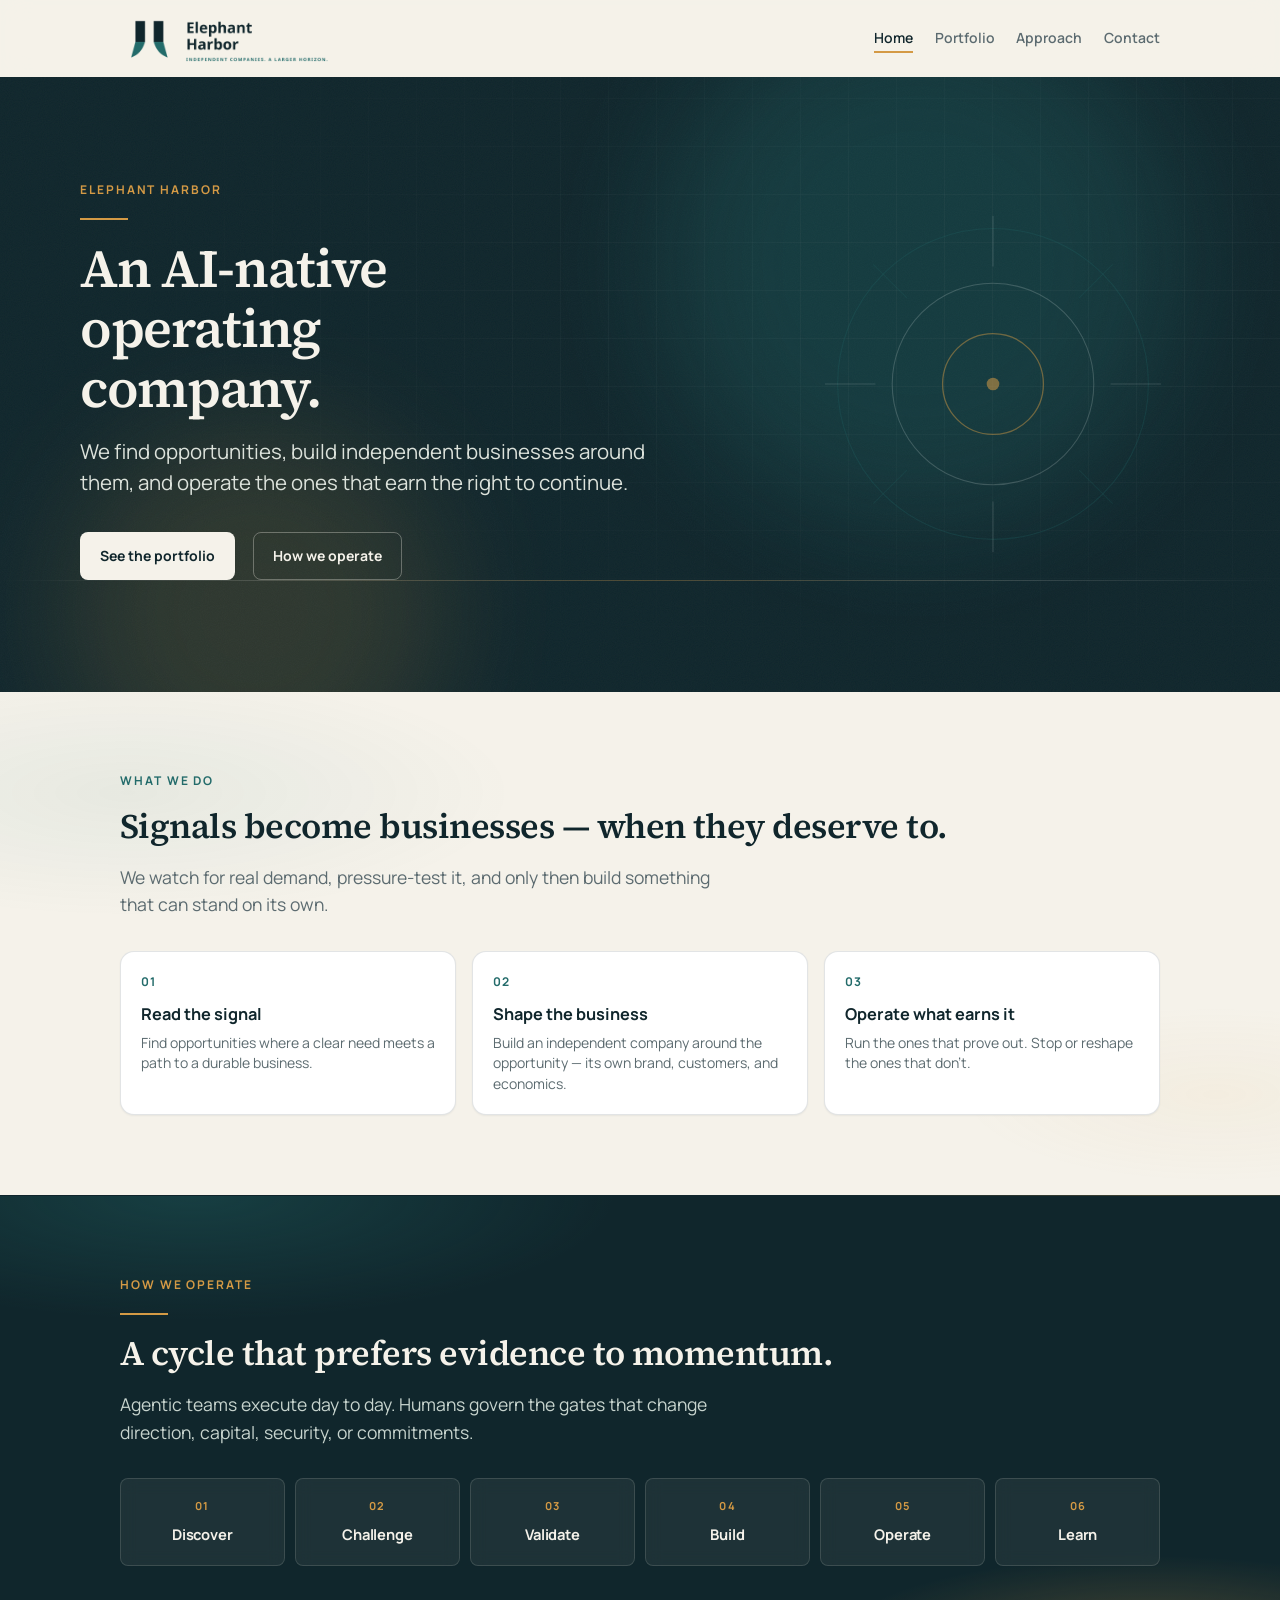
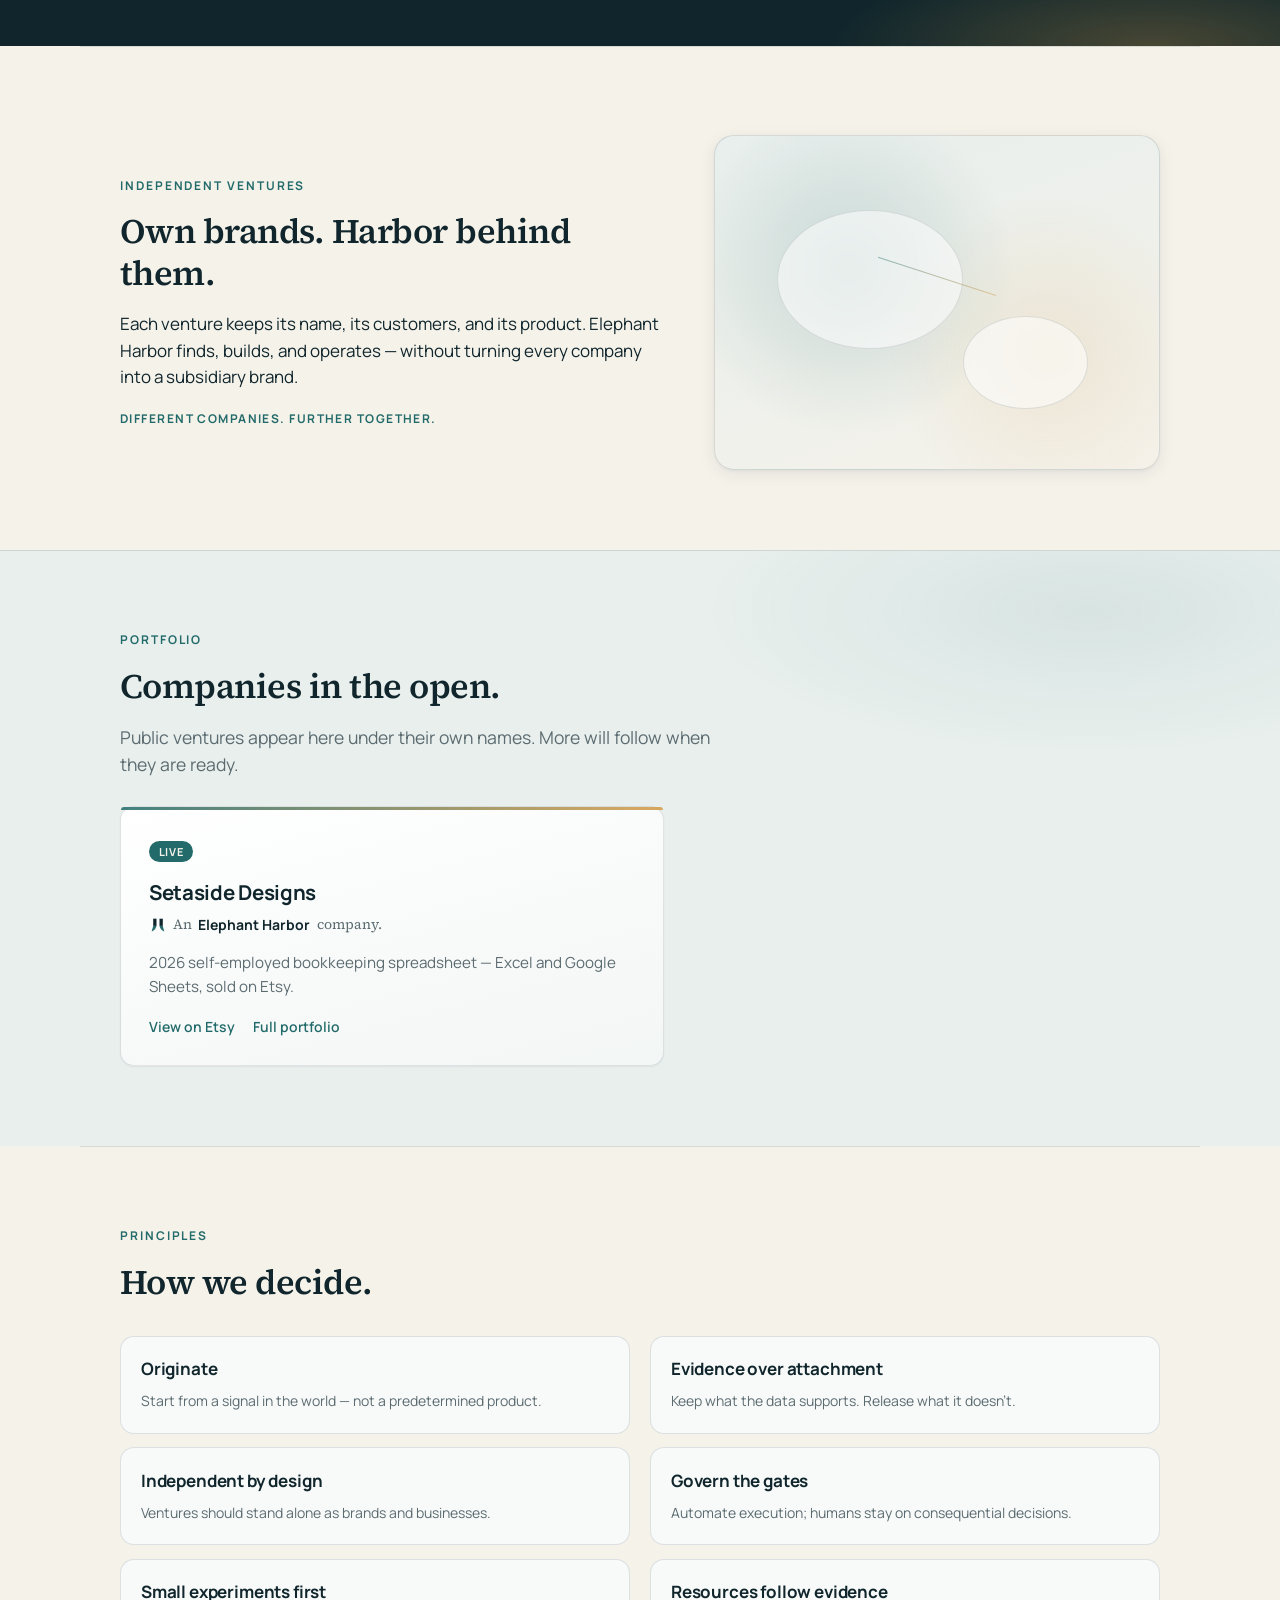
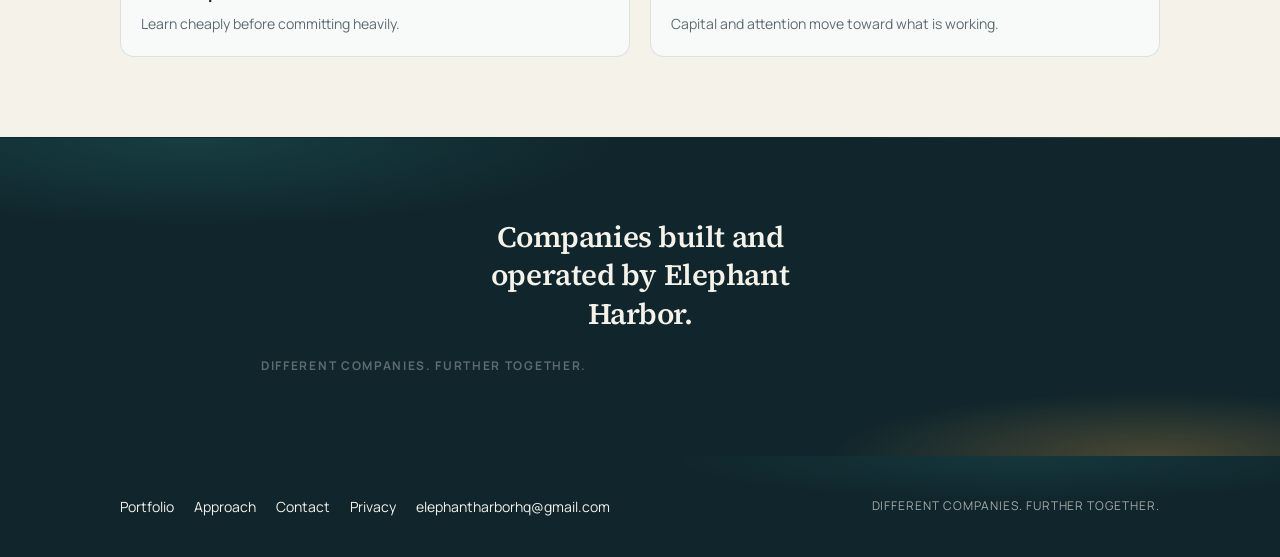
==== commit 5e8dea23: "Elevate public site: AI-native positioning, Portfolio IA, depth UI Modern Operator first pass on ele" ====
--- a/index.html
+++ b/index.html
@@ -3,15 +3,19 @@
 <head>
   <meta charset="utf-8">
   <meta name="viewport" content="width=device-width, initial-scale=1">
-  <title>Elephant Harbor</title>
-  <meta name="description" content="Elephant Harbor builds and operates independent companies.">
+  <title>Elephant Harbor — AI-native operating company</title>
+  <meta name="description" content="Elephant Harbor finds opportunities, builds independent businesses around them, and operates the ones that earn the right to continue.">
   <meta name="theme-color" content="#10262C">
   <meta property="og:title" content="Elephant Harbor">
-  <meta property="og:description" content="We build and operate independent companies.">
+  <meta property="og:description" content="An AI-native operating company. We find opportunities, build independent businesses, and operate the ones that earn the right to continue.">
   <meta property="og:image" content="https://elephantharbor.com/assets/og.png">
   <meta property="og:type" content="website">
   <meta property="og:url" content="https://elephantharbor.com/">
+  <meta property="og:site_name" content="Elephant Harbor">
   <meta name="twitter:card" content="summary_large_image">
+  <meta name="twitter:title" content="Elephant Harbor">
+  <meta name="twitter:description" content="An AI-native operating company. We find opportunities, build independent businesses, and operate the ones that earn the right to continue.">
+  <meta name="twitter:image" content="https://elephantharbor.com/assets/og.png">
   <link rel="canonical" href="https://elephantharbor.com/">
   <link rel="icon" href="/assets/favicon.svg" type="image/svg+xml">
   <link rel="icon" href="/assets/favicon-32.png" sizes="32x32" type="image/png">
@@ -23,95 +27,199 @@
   <a class="skip" href="#main">Skip to content</a>
   <header class="site-header">
     <div class="site-header-inner">
-      <a class="logo" href="/" aria-label="Elephant Harbor">
-        <img src="/assets/lockup-512.png" alt="Elephant Harbor" width="208" height="56" decoding="async">
+      <a class="logo" href="/" aria-label="Elephant Harbor home">
+        <img src="/assets/lockup-512.png?v=site-elevation" alt="Elephant Harbor" width="280" height="76" decoding="async">
       </a>
       <nav class="nav" aria-label="Primary">
-        <a href="/companies/">Companies</a>
-        <a href="/#how-we-work">How we work</a>
-        <a href="/about/">About</a>
+        <a href="/" aria-current="page">Home</a>
+        <a href="/portfolio/">Portfolio</a>
+        <a href="/approach/">Approach</a>
         <a href="/contact/">Contact</a>
       </nav>
     </div>
   </header>
 
   <main id="main">
+    <!-- 1. Hero -->
     <section class="hero" aria-labelledby="hero-heading">
+      <div class="hero-visual" aria-hidden="true">
+        <div class="grid"></div>
+        <div class="glow glow-a"></div>
+        <div class="glow glow-b"></div>
+        <div class="horizon"></div>
+        <div class="signal">
+          <svg viewBox="0 0 400 400" fill="none" xmlns="http://www.w3.org/2000/svg" role="presentation">
+            <circle class="ring" cx="200" cy="200" r="48" stroke="#D49A45" stroke-width="1.25" opacity="0.85"/>
+            <circle class="ring ring-2" cx="200" cy="200" r="96" stroke="#E8EFED" stroke-width="1" opacity="0.35"/>
+            <circle class="ring ring-3" cx="200" cy="200" r="148" stroke="#236B6A" stroke-width="1" opacity="0.45"/>
+            <circle cx="200" cy="200" r="6" fill="#D49A45"/>
+            <path d="M200 40 V88 M200 312 V360 M40 200 H88 M312 200 H360" stroke="#E8EFED" stroke-width="1" opacity="0.28"/>
+            <path d="M86 86 L118 118 M282 282 L314 314 M314 86 L282 118 M118 282 L86 314" stroke="#236B6A" stroke-width="1" opacity="0.35"/>
+          </svg>
+        </div>
+        <div class="noise"></div>
+      </div>
       <div class="hero-inner">
         <p class="kicker">Elephant Harbor</p>
         <hr class="brass-rule" aria-hidden="true">
-        <h1 id="hero-heading">We build and operate independent companies.</h1>
-        <p class="hero-lead">We find real problems, build technology around them, and operate the businesses that emerge.</p>
+        <h1 id="hero-heading">An AI-native operating company.</h1>
+        <p class="hero-lead">We find opportunities, build independent businesses around them, and operate the ones that earn the right to continue.</p>
         <div class="hero-ctas">
-          <a class="btn btn-primary" href="/companies/">Explore our companies</a>
-          <a class="btn btn-ghost" href="#how-we-work">How we work</a>
-        </div>
-      </div>
-    </section>
-
-    <section class="section" aria-labelledby="what-h">
-      <p class="kicker">What we do</p>
-      <h2 id="what-h" class="display">Worthwhile companies start with a real problem.</h2>
-      <ol class="steps">
-        <li>Find problems worth solving</li>
-        <li>Investigate the market</li>
-        <li>Build the product or service</li>
-        <li>Find customers</li>
-        <li>Operate the business</li>
-        <li>Keep investing where evidence supports it</li>
-      </ol>
-    </section>
-
-    <section class="section section-fog" aria-labelledby="companies-h">
-      <div class="section-inner">
-        <p class="kicker">Companies</p>
-        <h2 id="companies-h">Independent companies. Each keeps its own name.</h2>
-        <div class="card-grid">
-          <article class="card">
+          <a class="btn btn-primary" href="/portfolio/">See the portfolio</a>
+          <a class="btn btn-ghost" href="#how-we-operate">How we operate</a>
+        </div>
+      </div>
+    </section>
+
+    <!-- 2. What Elephant Harbor does -->
+    <section class="section section-canvas-depth" aria-labelledby="what-h">
+      <div class="section-inner reveal">
+        <p class="kicker">What we do</p>
+        <h2 id="what-h">Signals become businesses — when they deserve to.</h2>
+        <p class="section-lead">We watch for real demand, pressure-test it, and only then build something that can stand on its own.</p>
+        <ol class="signal-flow">
+          <li>
+            <strong>Read the signal</strong>
+            <span>Find opportunities where a clear need meets a path to a durable business.</span>
+          </li>
+          <li>
+            <strong>Shape the business</strong>
+            <span>Build an independent company around the opportunity — its own brand, customers, and economics.</span>
+          </li>
+          <li>
+            <strong>Operate what earns it</strong>
+            <span>Run the ones that prove out. Stop or reshape the ones that don’t.</span>
+          </li>
+        </ol>
+      </div>
+    </section>
+
+    <!-- 3. How we operate -->
+    <section class="section section-ink" id="how-we-operate" aria-labelledby="operate-h">
+      <div class="section-inner reveal">
+        <p class="kicker">How we operate</p>
+        <hr class="brass-rule" aria-hidden="true">
+        <h2 id="operate-h">A cycle that prefers evidence to momentum.</h2>
+        <p class="section-lead">Agentic teams execute day to day. Humans govern the gates that change direction, capital, security, or commitments.</p>
+        <ol class="cycle">
+          <li>
+            <span class="step-n">01</span>
+            <span class="step-label">Discover</span>
+          </li>
+          <li>
+            <span class="step-n">02</span>
+            <span class="step-label">Challenge</span>
+          </li>
+          <li>
+            <span class="step-n">03</span>
+            <span class="step-label">Validate</span>
+          </li>
+          <li>
+            <span class="step-n">04</span>
+            <span class="step-label">Build</span>
+          </li>
+          <li>
+            <span class="step-n">05</span>
+            <span class="step-label">Operate</span>
+          </li>
+          <li>
+            <span class="step-n">06</span>
+            <span class="step-label">Learn</span>
+          </li>
+        </ol>
+      </div>
+    </section>
+
+    <!-- 4. Independent ventures -->
+    <section class="section" aria-labelledby="ventures-h">
+      <div class="independence reveal">
+        <div class="independence-copy">
+          <p class="kicker">Independent ventures</p>
+          <h2 id="ventures-h">Own brands. Harbor behind them.</h2>
+          <p>Each venture keeps its name, its customers, and its product. Elephant Harbor finds, builds, and operates — without turning every company into a subsidiary brand.</p>
+          <p class="motto-inline">Different companies. Further together.</p>
+        </div>
+        <div class="independence-visual" aria-hidden="true">
+          <div class="orb orb-a"></div>
+          <div class="orb orb-b"></div>
+          <div class="link-line"></div>
+        </div>
+      </div>
+    </section>
+
+    <!-- 5. Portfolio -->
+    <section class="section section-fog" aria-labelledby="portfolio-h">
+      <div class="section-inner reveal">
+        <p class="kicker">Portfolio</p>
+        <h2 id="portfolio-h">Companies in the open.</h2>
+        <p class="section-lead">Public ventures appear here under their own names. More will follow when they are ready.</p>
+        <div class="card-grid card-grid-featured">
+          <article class="card card-featured">
             <p class="live">Live</p>
             <h3>Setaside Designs</h3>
             <p class="endorsement">
               <img src="/assets/mark.svg" alt="" width="20" height="20">
               An <strong>Elephant Harbor</strong> company.
             </p>
-            <p>2026 self-employed bookkeeping spreadsheet (Excel + Google Sheets).</p>
-            <p><a href="https://www.etsy.com/listing/4564421940/2026-self-employed-bookkeeping" rel="noopener noreferrer">On Etsy</a>
-              · <a href="/companies/">View companies</a></p>
+            <p>2026 self-employed bookkeeping spreadsheet — Excel and Google Sheets, sold on Etsy.</p>
+            <div class="card-actions">
+              <a href="https://www.etsy.com/listing/4564421940/2026-self-employed-bookkeeping" rel="noopener noreferrer">View on Etsy</a>
+              <a href="/portfolio/">Full portfolio</a>
+            </div>
           </article>
         </div>
       </div>
     </section>
 
-    <section class="section" id="how-we-work" aria-labelledby="work-h">
-      <p class="kicker">How we work</p>
-      <h2 id="work-h">Evidence before large commitments.</h2>
-      <p>We start with a problem, not a predetermined product. We test assumptions quickly, invest when evidence supports it, and change direction when it doesn’t.</p>
-      <p>Fast product work. Technology leverage. Disciplined capital. Long-term operation of companies that earn it.</p>
-      <p>Not every idea deserves to become a company. We stop pursuing opportunities that don’t earn further investment.</p>
-    </section>
-
-    <section class="section section-ink" aria-labelledby="operate-h">
-      <div class="section-inner">
-        <p class="kicker">How we operate</p>
-        <hr class="brass-rule" aria-hidden="true">
-        <h2 id="operate-h">Software and autonomous AI, with human oversight.</h2>
-        <p>Our teams use software and autonomous AI extensively to research, build, analyze, and operate. Human oversight remains where judgment, accountability, security, or commercial commitments require it.</p>
-      </div>
-    </section>
-
-    <section class="section" aria-labelledby="close-h">
-      <h2 id="close-h" class="visually-hidden" style="position:absolute;width:1px;height:1px;padding:0;margin:-1px;overflow:hidden;clip:rect(0,0,0,0);white-space:nowrap;border:0">Close</h2>
-      <p class="close-line">Companies built and operated by Elephant Harbor.</p>
-      <p class="motto">Build · Operate · Endure</p>
+    <!-- 6. Operating principles -->
+    <section class="section" aria-labelledby="principles-h">
+      <div class="reveal">
+        <p class="kicker">Principles</p>
+        <h2 id="principles-h">How we decide.</h2>
+        <ul class="principles">
+          <li>
+            <strong>Originate</strong>
+            <span>Start from a signal in the world — not a predetermined product.</span>
+          </li>
+          <li>
+            <strong>Evidence over attachment</strong>
+            <span>Keep what the data supports. Release what it doesn’t.</span>
+          </li>
+          <li>
+            <strong>Independent by design</strong>
+            <span>Ventures should stand alone as brands and businesses.</span>
+          </li>
+          <li>
+            <strong>Govern the gates</strong>
+            <span>Automate execution; humans stay on consequential decisions.</span>
+          </li>
+          <li>
+            <strong>Small experiments first</strong>
+            <span>Learn cheaply before committing heavily.</span>
+          </li>
+          <li>
+            <strong>Resources follow evidence</strong>
+            <span>Capital and attention move toward what is working.</span>
+          </li>
+        </ul>
+      </div>
+    </section>
+
+    <!-- 7. Closing brand statement -->
+    <section class="section section-ink" aria-labelledby="close-h">
+      <div class="section-inner close-block reveal">
+        <h2 id="close-h" class="visually-hidden">Close</h2>
+        <p class="close-line">Companies built and operated by Elephant Harbor.</p>
+        <p class="motto">Different companies. Further together.</p>
+      </div>
     </section>
   </main>
 
   <footer class="site-footer">
     <div class="site-footer-inner">
       <nav class="footer-nav" aria-label="Footer">
-        <a href="/companies/">Companies</a>
-        <a href="/#how-we-work">How we work</a>
-        <a href="/about/">About</a>
+        <a href="/portfolio/">Portfolio</a>
+        <a href="/approach/">Approach</a>
         <a href="/contact/">Contact</a>
         <a href="/privacy/">Privacy</a>
         <a href="mailto:elephantharborhq@gmail.com">elephantharborhq@gmail.com</a>
@@ -119,6 +227,6 @@
       <p class="footer-meta">Different companies. Further together.</p>
     </div>
   </footer>
+  <script src="/site.js" defer></script>
 </body>
 </html>
-
--- a/shared.css
+++ b/shared.css
@@ -10,6 +10,12 @@
   color-scheme: light only;
   scroll-behavior: smooth;
   background: var(--eh-bg);
+}
+
+@media (prefers-reduced-motion: reduce) {
+  html {
+    scroll-behavior: auto;
+  }
 }
 
 body {
@@ -66,7 +72,7 @@
   position: absolute;
   left: var(--eh-gutter);
   top: 0;
-  z-index: 30;
+  z-index: 40;
   padding: 0.45rem 0.75rem;
   background: var(--eh-harbor-ink);
   color: var(--eh-canvas);
@@ -79,23 +85,47 @@
   transform: none;
   color: var(--eh-canvas);
   text-decoration: none;
+}
+
+.visually-hidden {
+  position: absolute;
+  width: 1px;
+  height: 1px;
+  padding: 0;
+  margin: -1px;
+  overflow: hidden;
+  clip: rect(0, 0, 0, 0);
+  white-space: nowrap;
+  border: 0;
 }
 
 /* —— Header —— */
 .site-header {
   position: sticky;
   top: 0;
-  z-index: 20;
+  z-index: 30;
   min-height: var(--eh-nav-h);
-  background: var(--eh-canvas);
-  border-bottom: 1px solid var(--eh-border);
+  background: color-mix(in srgb, var(--eh-canvas) 82%, transparent);
+  backdrop-filter: saturate(1.2) blur(14px);
+  -webkit-backdrop-filter: saturate(1.2) blur(14px);
+  border-bottom: 1px solid transparent;
+  transition:
+    border-color var(--eh-dur-fast) ease,
+    background var(--eh-dur-fast) ease,
+    box-shadow var(--eh-dur-fast) ease;
+}
+
+.site-header.is-scrolled {
+  border-bottom-color: var(--eh-border);
+  box-shadow: var(--eh-shadow-sm);
+  background: color-mix(in srgb, var(--eh-canvas) 90%, transparent);
 }
 
 .site-header-inner {
   max-width: var(--eh-max);
   min-height: var(--eh-nav-h);
   margin: 0 auto;
-  padding: 0.65rem var(--eh-gutter);
+  padding: 0.55rem var(--eh-gutter);
   display: flex;
   align-items: center;
   justify-content: space-between;
@@ -112,6 +142,7 @@
 
 .logo:hover {
   text-decoration: none;
+  opacity: 0.92;
 }
 
 .logo img {
@@ -123,14 +154,14 @@
   display: flex;
   flex-wrap: wrap;
   justify-content: flex-end;
-  gap: 0.15rem 1.5rem;
+  gap: 0.15rem 1.35rem;
   font-size: var(--eh-fs-sm);
   font-weight: 600;
 }
 
 .nav a,
 .nav a:visited {
-  padding: 0.2rem 0;
+  padding: 0.25rem 0;
   color: var(--eh-text-muted);
 }
 
@@ -164,7 +195,7 @@
   margin: 0 0 0.75rem;
   font-family: var(--eh-font-serif);
   font-weight: 600;
-  font-size: clamp(2rem, 4vw, 2.75rem);
+  font-size: clamp(2rem, 4vw, 2.85rem);
   line-height: var(--eh-lh-tight);
   letter-spacing: -0.02em;
 }
@@ -190,7 +221,7 @@
   height: 2px;
   background: var(--eh-signal-brass);
   border: 0;
-  margin: 1.25rem 0;
+  margin: 1.15rem 0;
 }
 
 .display {
@@ -200,14 +231,153 @@
   letter-spacing: -0.02em;
 }
 
+/* —— Reveal (scroll) —— */
+.reveal {
+  opacity: 0;
+  transform: translateY(14px);
+  transition:
+    opacity var(--eh-dur) var(--eh-ease),
+    transform var(--eh-dur) var(--eh-ease);
+}
+
+.reveal.is-in {
+  opacity: 1;
+  transform: none;
+}
+
+@media (prefers-reduced-motion: reduce) {
+  .reveal {
+    opacity: 1;
+    transform: none;
+    transition: none;
+  }
+}
+
 /* —— Hero —— */
 .hero {
+  position: relative;
+  isolation: isolate;
+  overflow: hidden;
   background: var(--eh-harbor-ink);
   color: var(--eh-canvas);
-  padding: clamp(3.5rem, 8vw, 5.5rem) var(--eh-gutter);
+  padding: clamp(4rem, 10vw, 6.5rem) var(--eh-gutter) clamp(4.5rem, 11vw, 7rem);
+}
+
+.hero-visual {
+  position: absolute;
+  inset: 0;
+  z-index: 0;
+  pointer-events: none;
+  overflow: hidden;
+}
+
+.hero-visual .grid {
+  position: absolute;
+  inset: -20%;
+  background-image:
+    linear-gradient(color-mix(in srgb, var(--eh-canvas) 7%, transparent) 1px, transparent 1px),
+    linear-gradient(90deg, color-mix(in srgb, var(--eh-canvas) 7%, transparent) 1px, transparent 1px);
+  background-size: 48px 48px;
+  mask-image: radial-gradient(ellipse 70% 60% at 70% 40%, #000 20%, transparent 75%);
+  opacity: 0.55;
+}
+
+.hero-visual .glow {
+  position: absolute;
+  border-radius: 50%;
+  filter: blur(60px);
+}
+
+.hero-visual .glow-a {
+  width: min(52vw, 520px);
+  height: min(52vw, 520px);
+  top: -12%;
+  right: 8%;
+  background: var(--eh-glow-teal);
+  opacity: 0.9;
+  animation: glow-drift 18s ease-in-out infinite alternate;
+}
+
+.hero-visual .glow-b {
+  width: min(40vw, 380px);
+  height: min(40vw, 380px);
+  bottom: -18%;
+  left: 5%;
+  background: var(--eh-glow-brass);
+  opacity: 0.55;
+  animation: glow-drift 22s ease-in-out infinite alternate-reverse;
+}
+
+.hero-visual .horizon {
+  position: absolute;
+  left: 0;
+  right: 0;
+  bottom: 18%;
+  height: 1px;
+  background: linear-gradient(
+    90deg,
+    transparent 0%,
+    color-mix(in srgb, var(--eh-canvas) 22%, transparent) 20%,
+    color-mix(in srgb, var(--eh-signal-brass) 45%, transparent) 50%,
+    color-mix(in srgb, var(--eh-canvas) 22%, transparent) 80%,
+    transparent 100%
+  );
+  opacity: 0.7;
+}
+
+.hero-visual .signal {
+  position: absolute;
+  width: min(42vw, 420px);
+  height: min(42vw, 420px);
+  right: 6%;
+  top: 50%;
+  transform: translateY(-50%);
+  opacity: 0.55;
+}
+
+.hero-visual .signal svg {
+  width: 100%;
+  height: 100%;
+}
+
+.hero-visual .noise {
+  position: absolute;
+  inset: 0;
+  opacity: 0.04;
+  background-image: url("data:image/svg+xml,%3Csvg viewBox='0 0 200 200' xmlns='http://www.w3.org/2000/svg'%3E%3Cfilter id='n'%3E%3CfeTurbulence type='fractalNoise' baseFrequency='0.85' numOctaves='4' stitchTiles='stitch'/%3E%3C/filter%3E%3Crect width='100%25' height='100%25' filter='url(%23n)'/%3E%3C/svg%3E");
+  background-size: 180px 180px;
+  mix-blend-mode: soft-light;
+}
+
+@keyframes glow-drift {
+  from { transform: translate(0, 0) scale(1); }
+  to { transform: translate(-3%, 4%) scale(1.06); }
+}
+
+@keyframes signal-pulse {
+  0%, 100% { opacity: 0.35; }
+  50% { opacity: 0.7; }
+}
+
+.hero-visual .ring {
+  animation: signal-pulse 7s ease-in-out infinite;
+  transform-origin: center;
+}
+
+.hero-visual .ring-2 { animation-delay: 1.2s; }
+.hero-visual .ring-3 { animation-delay: 2.4s; }
+
+@media (prefers-reduced-motion: reduce) {
+  .hero-visual .glow-a,
+  .hero-visual .glow-b,
+  .hero-visual .ring {
+    animation: none;
+  }
 }
 
 .hero-inner {
+  position: relative;
+  z-index: 1;
   max-width: var(--eh-max);
   margin: 0 auto;
 }
@@ -217,20 +387,20 @@
 }
 
 .hero h1 {
-  margin: 0 0 1rem;
+  margin: 0 0 1.1rem;
   font-family: var(--eh-font-serif);
   font-weight: 600;
-  font-size: clamp(2rem, 5vw, 3rem);
-  line-height: 1.15;
-  letter-spacing: -0.02em;
-  color: var(--eh-canvas);
-  max-width: 18ch;
+  font-size: clamp(2.15rem, 5.2vw, 3.35rem);
+  line-height: 1.12;
+  letter-spacing: -0.025em;
+  color: var(--eh-canvas);
+  max-width: 14ch;
 }
 
 .hero .hero-lead {
   margin: 0;
-  max-width: 34rem;
-  font-size: clamp(1.05rem, 2vw, 1.25rem);
+  max-width: 36rem;
+  font-size: clamp(1.05rem, 2vw, 1.28rem);
   line-height: 1.5;
   color: color-mix(in srgb, var(--eh-canvas) 88%, var(--eh-deep-tide));
 }
@@ -238,16 +408,17 @@
 .hero-ctas {
   display: flex;
   flex-wrap: wrap;
-  gap: 0.75rem 1.25rem;
-  margin-top: 2rem;
-}
-
+  gap: 0.75rem 1.1rem;
+  margin-top: 2.15rem;
+}
+
+/* —— Buttons —— */
 .btn {
   display: inline-flex;
   align-items: center;
   justify-content: center;
   gap: 0.4rem;
-  padding: 0.7rem 1.15rem;
+  padding: 0.75rem 1.2rem;
   border-radius: var(--eh-radius);
   border: 1px solid transparent;
   font: inherit;
@@ -255,15 +426,26 @@
   font-size: var(--eh-fs-sm);
   cursor: pointer;
   text-decoration: none;
+  transition:
+    background var(--eh-dur-fast) ease,
+    border-color var(--eh-dur-fast) ease,
+    color var(--eh-dur-fast) ease,
+    transform var(--eh-dur-fast) ease,
+    box-shadow var(--eh-dur-fast) ease;
 }
 
 .btn:hover {
   text-decoration: none;
+}
+
+.btn:active {
+  transform: translateY(1px);
 }
 
 .btn-primary {
   background: var(--eh-canvas);
   color: var(--eh-harbor-ink);
+  box-shadow: var(--eh-shadow-sm);
 }
 
 .btn-primary:visited {
@@ -278,7 +460,7 @@
 .btn-ghost {
   background: transparent;
   color: var(--eh-canvas);
-  border-color: color-mix(in srgb, var(--eh-canvas) 35%, transparent);
+  border-color: color-mix(in srgb, var(--eh-canvas) 32%, transparent);
 }
 
 .btn-ghost:visited {
@@ -288,6 +470,7 @@
 .btn-ghost:hover {
   background: color-mix(in srgb, var(--eh-canvas) 10%, transparent);
   color: var(--eh-canvas);
+  border-color: color-mix(in srgb, var(--eh-canvas) 50%, transparent);
 }
 
 .btn-ink {
@@ -307,7 +490,7 @@
 .btn-secondary {
   background: transparent;
   color: var(--eh-harbor-ink);
-  border-color: var(--eh-border);
+  border-color: var(--eh-border-strong);
 }
 
 .btn-secondary:visited {
@@ -321,9 +504,10 @@
 
 /* —— Sections —— */
 .section {
+  position: relative;
   max-width: var(--eh-max);
   margin: 0 auto;
-  padding: 3.75rem var(--eh-gutter);
+  padding: clamp(3.5rem, 7vw, 5rem) var(--eh-gutter);
 }
 
 .section + .section {
@@ -331,7 +515,10 @@
 }
 
 .section-ink {
-  background: var(--eh-harbor-ink);
+  background:
+    radial-gradient(ellipse 60% 50% at 15% 0%, var(--eh-glow-teal), transparent 55%),
+    radial-gradient(ellipse 50% 40% at 90% 100%, var(--eh-glow-brass), transparent 50%),
+    var(--eh-harbor-ink);
   color: var(--eh-canvas);
   border-top: none;
   max-width: none;
@@ -355,7 +542,9 @@
 }
 
 .section-fog {
-  background: var(--eh-fog);
+  background:
+    radial-gradient(ellipse 50% 40% at 85% 10%, color-mix(in srgb, var(--eh-deep-tide) 8%, transparent), transparent 60%),
+    var(--eh-fog);
   max-width: none;
   padding-left: 0;
   padding-right: 0;
@@ -368,11 +557,28 @@
   padding: 0 var(--eh-gutter);
 }
 
+.section-canvas-depth {
+  background:
+    radial-gradient(ellipse 55% 45% at 10% 20%, color-mix(in srgb, var(--eh-deep-tide) 7%, transparent), transparent 55%),
+    radial-gradient(ellipse 40% 35% at 95% 80%, color-mix(in srgb, var(--eh-signal-brass) 6%, transparent), transparent 50%),
+    var(--eh-canvas);
+  max-width: none;
+  padding-left: 0;
+  padding-right: 0;
+  border-top: none;
+}
+
+.section-canvas-depth > .section-inner {
+  max-width: var(--eh-max);
+  margin: 0 auto;
+  padding: 0 var(--eh-gutter);
+}
+
 .section h2 {
   margin: 0 0 1rem;
   font-family: var(--eh-font-serif);
   font-weight: 600;
-  font-size: clamp(1.5rem, 3vw, 2rem);
+  font-size: clamp(1.55rem, 3.2vw, 2.15rem);
   line-height: var(--eh-lh-tight);
   letter-spacing: -0.015em;
 }
@@ -386,54 +592,234 @@
   margin-bottom: 0;
 }
 
-/* Lifecycle steps */
-.steps {
+.section-lead {
+  font-size: 1.1rem;
+  color: var(--eh-text-muted);
+  max-width: 40rem;
+}
+
+.section-ink .section-lead {
+  color: color-mix(in srgb, var(--eh-canvas) 78%, var(--eh-deep-tide));
+}
+
+/* Signal → business flow */
+.signal-flow {
   list-style: none;
-  margin: 1.75rem 0 0;
+  margin: 2rem 0 0;
   padding: 0;
   display: grid;
-  gap: 0;
-  max-width: 36rem;
-  counter-reset: step;
-}
-
-.steps li {
-  counter-increment: step;
+  grid-template-columns: repeat(3, 1fr);
+  gap: 1rem;
+  counter-reset: sig;
+}
+
+.signal-flow li {
+  counter-increment: sig;
+  position: relative;
+  padding: 1.35rem 1.25rem 1.25rem;
+  background: var(--eh-surface);
+  border: 1px solid var(--eh-border);
+  border-radius: var(--eh-radius-lg);
+  box-shadow: var(--eh-shadow-sm);
+  transition:
+    transform var(--eh-dur-fast) var(--eh-ease),
+    box-shadow var(--eh-dur-fast) var(--eh-ease),
+    border-color var(--eh-dur-fast) ease;
+}
+
+.signal-flow li:hover {
+  transform: translateY(-2px);
+  box-shadow: var(--eh-shadow-md);
+  border-color: color-mix(in srgb, var(--eh-deep-tide) 28%, transparent);
+}
+
+.signal-flow li::before {
+  content: counter(sig, decimal-leading-zero);
+  display: block;
+  margin-bottom: 0.65rem;
+  font-size: var(--eh-fs-xs);
+  font-weight: 700;
+  letter-spacing: 0.08em;
+  color: var(--eh-deep-tide);
+}
+
+.signal-flow strong {
+  display: block;
+  margin-bottom: 0.35rem;
+  font-weight: 700;
+  font-size: 1.02rem;
+}
+
+.signal-flow span {
+  display: block;
+  font-size: var(--eh-fs-sm);
+  color: var(--eh-text-muted);
+  line-height: 1.45;
+}
+
+/* Operating cycle */
+.cycle {
+  list-style: none;
+  margin: 2rem 0 0;
+  padding: 0;
   display: grid;
-  grid-template-columns: 2rem 1fr;
-  gap: 0.85rem;
-  padding: 0.95rem 0;
-  border-top: 1px solid var(--eh-border);
-  font-weight: 500;
-}
-
-.steps li::before {
-  content: counter(step);
-  font-size: var(--eh-fs-sm);
+  grid-template-columns: repeat(6, 1fr);
+  gap: 0.65rem;
+}
+
+.cycle li {
+  position: relative;
+  padding: 1.15rem 0.85rem;
+  text-align: center;
+  background: color-mix(in srgb, var(--eh-canvas) 6%, transparent);
+  border: 1px solid color-mix(in srgb, var(--eh-canvas) 14%, transparent);
+  border-radius: var(--eh-radius);
+  backdrop-filter: blur(8px);
+  -webkit-backdrop-filter: blur(8px);
+  transition:
+    background var(--eh-dur-fast) ease,
+    border-color var(--eh-dur-fast) ease,
+    transform var(--eh-dur-fast) var(--eh-ease);
+}
+
+.cycle li:hover {
+  background: color-mix(in srgb, var(--eh-canvas) 12%, transparent);
+  border-color: color-mix(in srgb, var(--eh-signal-brass) 45%, transparent);
+  transform: translateY(-2px);
+}
+
+.cycle .step-n {
+  display: block;
+  margin-bottom: 0.4rem;
+  font-size: 0.6875rem;
   font-weight: 700;
+  letter-spacing: 0.1em;
+  text-transform: uppercase;
+  color: var(--eh-signal-brass);
+}
+
+.cycle .step-label {
+  font-weight: 650;
+  font-size: 0.92rem;
+  letter-spacing: -0.01em;
+}
+
+/* Independent ventures callout */
+.independence {
+  display: grid;
+  grid-template-columns: 1.1fr 0.9fr;
+  gap: 2rem 3rem;
+  align-items: center;
+  margin-top: 0.5rem;
+}
+
+.independence-visual {
+  position: relative;
+  aspect-ratio: 4 / 3;
+  border-radius: var(--eh-radius-xl);
+  border: 1px solid var(--eh-border);
+  background:
+    radial-gradient(circle at 30% 40%, color-mix(in srgb, var(--eh-deep-tide) 18%, transparent), transparent 45%),
+    radial-gradient(circle at 75% 65%, color-mix(in srgb, var(--eh-signal-brass) 14%, transparent), transparent 40%),
+    linear-gradient(160deg, var(--eh-fog), var(--eh-canvas));
+  overflow: hidden;
+  box-shadow: var(--eh-shadow-md);
+}
+
+.independence-visual .orb {
+  position: absolute;
+  border-radius: 50%;
+  border: 1px solid color-mix(in srgb, var(--eh-harbor-ink) 12%, transparent);
+  background: color-mix(in srgb, #fff 55%, transparent);
+  backdrop-filter: blur(6px);
+}
+
+.independence-visual .orb-a {
+  width: 42%;
+  height: 42%;
+  left: 14%;
+  top: 22%;
+}
+
+.independence-visual .orb-b {
+  width: 28%;
+  height: 28%;
+  right: 16%;
+  bottom: 18%;
+}
+
+.independence-visual .link-line {
+  position: absolute;
+  left: 36%;
+  top: 42%;
+  width: 28%;
+  height: 1px;
+  background: linear-gradient(90deg, var(--eh-deep-tide), var(--eh-signal-brass));
+  opacity: 0.45;
+  transform: rotate(18deg);
+}
+
+.independence-copy .motto-inline {
+  margin-top: 1.25rem;
+  font-size: var(--eh-fs-xs);
+  font-weight: 700;
+  letter-spacing: 0.12em;
+  text-transform: uppercase;
   color: var(--eh-deep-tide);
-  line-height: 1.55;
-}
-
-/* Company card */
+}
+
+/* Portfolio card — intentional single */
 .card-grid {
   display: grid;
-  grid-template-columns: repeat(auto-fill, minmax(260px, 1fr));
-  gap: 1.25rem;
+  grid-template-columns: repeat(auto-fill, minmax(280px, 1fr));
+  gap: 1.35rem;
   margin-top: 1.75rem;
 }
 
+.card-grid.card-grid-featured {
+  grid-template-columns: minmax(0, 1fr);
+  max-width: 34rem;
+}
+
 .card {
-  background: #fff;
+  position: relative;
+  background: var(--eh-surface);
   border: 1px solid var(--eh-border);
   border-radius: var(--eh-radius-lg);
-  padding: 1.5rem;
+  padding: 1.65rem 1.55rem;
+  box-shadow: var(--eh-shadow-sm);
+  transition:
+    transform var(--eh-dur-fast) var(--eh-ease),
+    box-shadow var(--eh-dur-fast) var(--eh-ease),
+    border-color var(--eh-dur-fast) ease;
+}
+
+.card::before {
+  content: "";
+  position: absolute;
+  inset: 0 0 auto 0;
+  height: 3px;
+  border-radius: var(--eh-radius-lg) var(--eh-radius-lg) 0 0;
+  background: linear-gradient(90deg, var(--eh-deep-tide), var(--eh-signal-brass));
+  opacity: 0.85;
+}
+
+.card:hover {
+  transform: translateY(-3px);
+  box-shadow: var(--eh-shadow-md);
+  border-color: color-mix(in srgb, var(--eh-deep-tide) 22%, transparent);
+}
+
+.card.card-featured {
+  padding: 1.85rem 1.75rem 1.7rem;
+  background:
+    linear-gradient(165deg, #fff 0%, color-mix(in srgb, var(--eh-fog) 55%, #fff) 100%);
 }
 
 .card .live {
   display: inline-block;
-  margin: 0 0 0.85rem;
-  padding: 0.1rem 0.55rem;
+  margin: 0 0 0.9rem;
+  padding: 0.15rem 0.6rem;
   border-radius: 999px;
   font-size: 0.6875rem;
   font-weight: 700;
@@ -443,18 +829,20 @@
   color: var(--eh-canvas);
 }
 
-.card h3 {
+.card h3,
+.card .card-title {
   margin: 0 0 0.35rem;
   font-family: var(--eh-font-sans);
   font-weight: 700;
-  font-size: 1.2rem;
+  font-size: 1.28rem;
+  letter-spacing: -0.015em;
 }
 
 .card .endorsement {
   display: inline-flex;
   align-items: center;
   gap: 0.4rem;
-  margin: 0 0 0.85rem;
+  margin: 0 0 0.95rem;
   font-family: var(--eh-font-serif);
   font-size: 0.875rem;
   color: var(--eh-text-muted);
@@ -482,51 +870,81 @@
   margin-bottom: 0;
 }
 
-/* Principles / work points */
-.point-list {
+.card-actions {
+  display: flex;
+  flex-wrap: wrap;
+  gap: 0.75rem 1.1rem;
+  margin-top: 1.15rem;
+  align-items: center;
+}
+
+.card-actions a {
+  font-weight: 600;
+  font-size: var(--eh-fs-sm);
+}
+
+/* Principles */
+.principles {
   list-style: none;
+  margin: 2rem 0 0;
+  padding: 0;
+  display: grid;
+  grid-template-columns: repeat(2, 1fr);
+  gap: 0.85rem 1.25rem;
+}
+
+.principles li {
+  padding: 1.2rem 1.25rem;
+  border: 1px solid var(--eh-border);
+  border-radius: var(--eh-radius-lg);
+  background: color-mix(in srgb, #fff 70%, var(--eh-fog));
+  transition:
+    border-color var(--eh-dur-fast) ease,
+    box-shadow var(--eh-dur-fast) ease;
+}
+
+.principles li:hover {
+  border-color: color-mix(in srgb, var(--eh-signal-brass) 40%, transparent);
+  box-shadow: var(--eh-shadow-sm);
+}
+
+.principles strong {
+  display: block;
+  margin-bottom: 0.3rem;
+  font-weight: 700;
+  letter-spacing: -0.01em;
+}
+
+.principles span {
+  font-size: var(--eh-fs-sm);
+  color: var(--eh-text-muted);
+  line-height: 1.45;
+}
+
+/* Close */
+.close-block {
+  text-align: center;
+  padding-top: 1rem;
+  padding-bottom: 1rem;
+}
+
+.close-block .close-line {
+  margin: 0 auto;
+  font-family: var(--eh-font-serif);
+  font-size: clamp(1.35rem, 2.8vw, 1.85rem);
+  font-weight: 600;
+  letter-spacing: -0.015em;
+  max-width: 22rem;
+  line-height: 1.3;
+}
+
+.close-block .motto {
   margin: 1.5rem 0 0;
-  padding: 0;
-  max-width: 40rem;
-}
-
-.point-list li {
-  padding: 1rem 0;
-  border-top: 1px solid var(--eh-border);
-}
-
-.point-list li:last-child {
-  border-bottom: 1px solid var(--eh-border);
-}
-
-.point-list strong {
-  display: block;
-  margin-bottom: 0.25rem;
+  font-size: var(--eh-fs-xs);
   font-weight: 700;
-}
-
-.prose {
-  max-width: var(--eh-measure);
-}
-
-.prose p {
-  margin: 0 0 1rem;
-}
-
-.prose p:last-child {
-  margin-bottom: 0;
-}
-
-.prose h2 {
-  margin: 2.5rem 0 0.75rem;
-  font-family: var(--eh-font-serif);
-  font-weight: 600;
-  font-size: 1.5rem;
-  line-height: var(--eh-lh-tight);
-}
-
-.prose h2:first-child {
-  margin-top: 0;
+  letter-spacing: 0.14em;
+  text-transform: uppercase;
+  color: var(--eh-text-muted);
 }
 
 .close-line {
@@ -547,6 +965,59 @@
   color: var(--eh-text-muted);
 }
 
+/* Principles / work points (inner pages) */
+.point-list {
+  list-style: none;
+  margin: 1.5rem 0 0;
+  padding: 0;
+  max-width: 42rem;
+}
+
+.point-list li {
+  padding: 1.15rem 0;
+  border-top: 1px solid var(--eh-border);
+}
+
+.point-list li:last-child {
+  border-bottom: 1px solid var(--eh-border);
+}
+
+.point-list strong {
+  display: block;
+  margin-bottom: 0.3rem;
+  font-weight: 700;
+}
+
+.point-list p {
+  margin: 0;
+  color: var(--eh-text-muted);
+  max-width: none;
+}
+
+.prose {
+  max-width: var(--eh-measure);
+}
+
+.prose p {
+  margin: 0 0 1rem;
+}
+
+.prose p:last-child {
+  margin-bottom: 0;
+}
+
+.prose h2 {
+  margin: 2.5rem 0 0.75rem;
+  font-family: var(--eh-font-serif);
+  font-weight: 600;
+  font-size: 1.5rem;
+  line-height: var(--eh-lh-tight);
+}
+
+.prose h2:first-child {
+  margin-top: 0;
+}
+
 /* Contact */
 .contact-block {
   max-width: 28rem;
@@ -568,6 +1039,11 @@
   max-width: 28rem;
   display: grid;
   gap: 1rem;
+  padding: 1.5rem;
+  border: 1px solid var(--eh-border);
+  border-radius: var(--eh-radius-lg);
+  background: color-mix(in srgb, #fff 80%, var(--eh-fog));
+  box-shadow: var(--eh-shadow-sm);
 }
 
 .contact-form label {
@@ -585,6 +1061,12 @@
   border-radius: var(--eh-radius);
   background: #fff;
   color: var(--eh-text);
+  transition: border-color var(--eh-dur-fast) ease;
+}
+
+.contact-form input:hover,
+.contact-form textarea:hover {
+  border-color: var(--eh-border-strong);
 }
 
 .contact-form textarea {
@@ -596,11 +1078,14 @@
   margin: 0;
   font-size: var(--eh-fs-sm);
   color: var(--eh-text-muted);
+  font-weight: 400;
 }
 
 /* Footer */
 .site-footer {
-  background: var(--eh-harbor-ink);
+  background:
+    radial-gradient(ellipse 50% 80% at 80% 0%, color-mix(in srgb, var(--eh-deep-tide) 25%, transparent), transparent 55%),
+    var(--eh-harbor-ink);
   color: color-mix(in srgb, var(--eh-canvas) 85%, transparent);
   font-size: var(--eh-fs-sm);
   line-height: 1.5;
@@ -609,7 +1094,7 @@
 .site-footer-inner {
   max-width: var(--eh-max);
   margin: 0 auto;
-  padding: 1.75rem var(--eh-gutter);
+  padding: 1.85rem var(--eh-gutter);
   display: flex;
   flex-wrap: wrap;
   align-items: center;
@@ -641,10 +1126,57 @@
   text-transform: uppercase;
 }
 
+/* Page hero strip for inner pages */
+.page-hero {
+  margin: -3.5rem calc(-1 * var(--eh-gutter)) 2.5rem;
+  padding: 2.75rem var(--eh-gutter) 2.25rem;
+  background:
+    radial-gradient(ellipse 50% 80% at 90% 0%, color-mix(in srgb, var(--eh-deep-tide) 10%, transparent), transparent 55%),
+    linear-gradient(180deg, var(--eh-fog), var(--eh-canvas));
+  border-bottom: 1px solid var(--eh-border);
+}
+
+.page-hero .page-title {
+  margin-bottom: 0.5rem;
+}
+
+.page-hero .lede {
+  margin-bottom: 0;
+}
+
+/* Responsive */
+@media (max-width: 900px) {
+  .signal-flow {
+    grid-template-columns: 1fr;
+  }
+
+  .cycle {
+    grid-template-columns: repeat(3, 1fr);
+  }
+
+  .independence {
+    grid-template-columns: 1fr;
+  }
+
+  .independence-visual {
+    max-width: 28rem;
+  }
+
+  .principles {
+    grid-template-columns: 1fr;
+  }
+}
+
 @media (max-width: 720px) {
+  :root {
+    --eh-nav-h: 64px;
+  }
+
   .site-header-inner {
     flex-wrap: wrap;
-    gap: 0.5rem 1rem;
+    gap: 0.4rem 1rem;
+    padding-top: 0.5rem;
+    padding-bottom: 0.55rem;
   }
 
   .logo img {
@@ -654,14 +1186,54 @@
   .nav {
     width: 100%;
     justify-content: flex-start;
-    gap: 0.15rem 1.1rem;
+    gap: 0.15rem 1.05rem;
   }
 
   .page {
     padding: 2.5rem var(--eh-gutter) 3.5rem;
   }
 
+  .page-hero {
+    margin-top: -2.5rem;
+    padding-top: 2rem;
+  }
+
   .section {
     padding: 2.75rem var(--eh-gutter);
   }
-}
+
+  .cycle {
+    grid-template-columns: repeat(2, 1fr);
+  }
+
+  .hero h1 {
+    max-width: 16ch;
+  }
+}
+
+@media (max-width: 420px) {
+  .cycle {
+    grid-template-columns: 1fr 1fr;
+  }
+}
+
+/* Light-surface cycle (Approach page) */
+.cycle-light li {
+  background: var(--eh-surface);
+  border-color: var(--eh-border);
+  color: var(--eh-text);
+  box-shadow: var(--eh-shadow-sm);
+}
+
+.cycle-light li:hover {
+  background: #fff;
+  border-color: color-mix(in srgb, var(--eh-signal-brass) 40%, transparent);
+}
+
+.cycle-light .step-n {
+  color: var(--eh-deep-tide);
+}
+
+.cycle-light .step-label {
+  color: var(--eh-harbor-ink);
+}
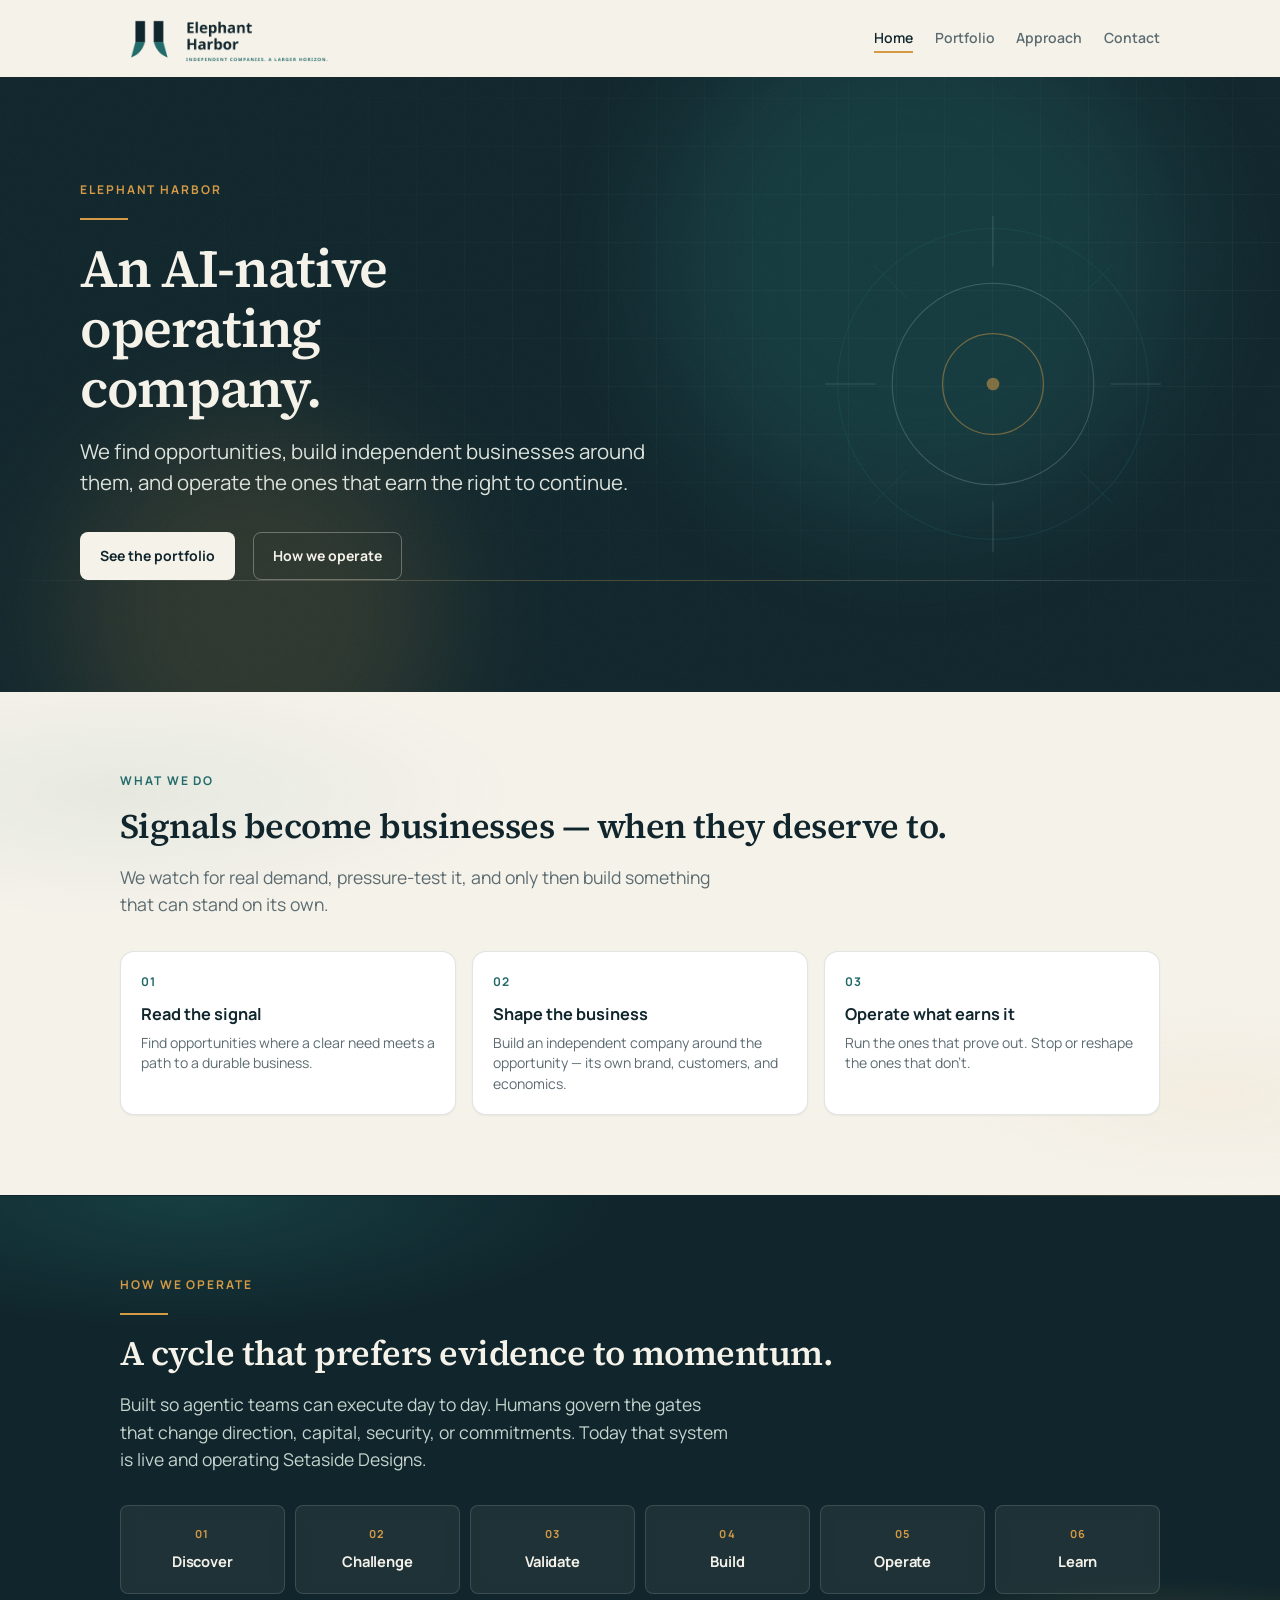
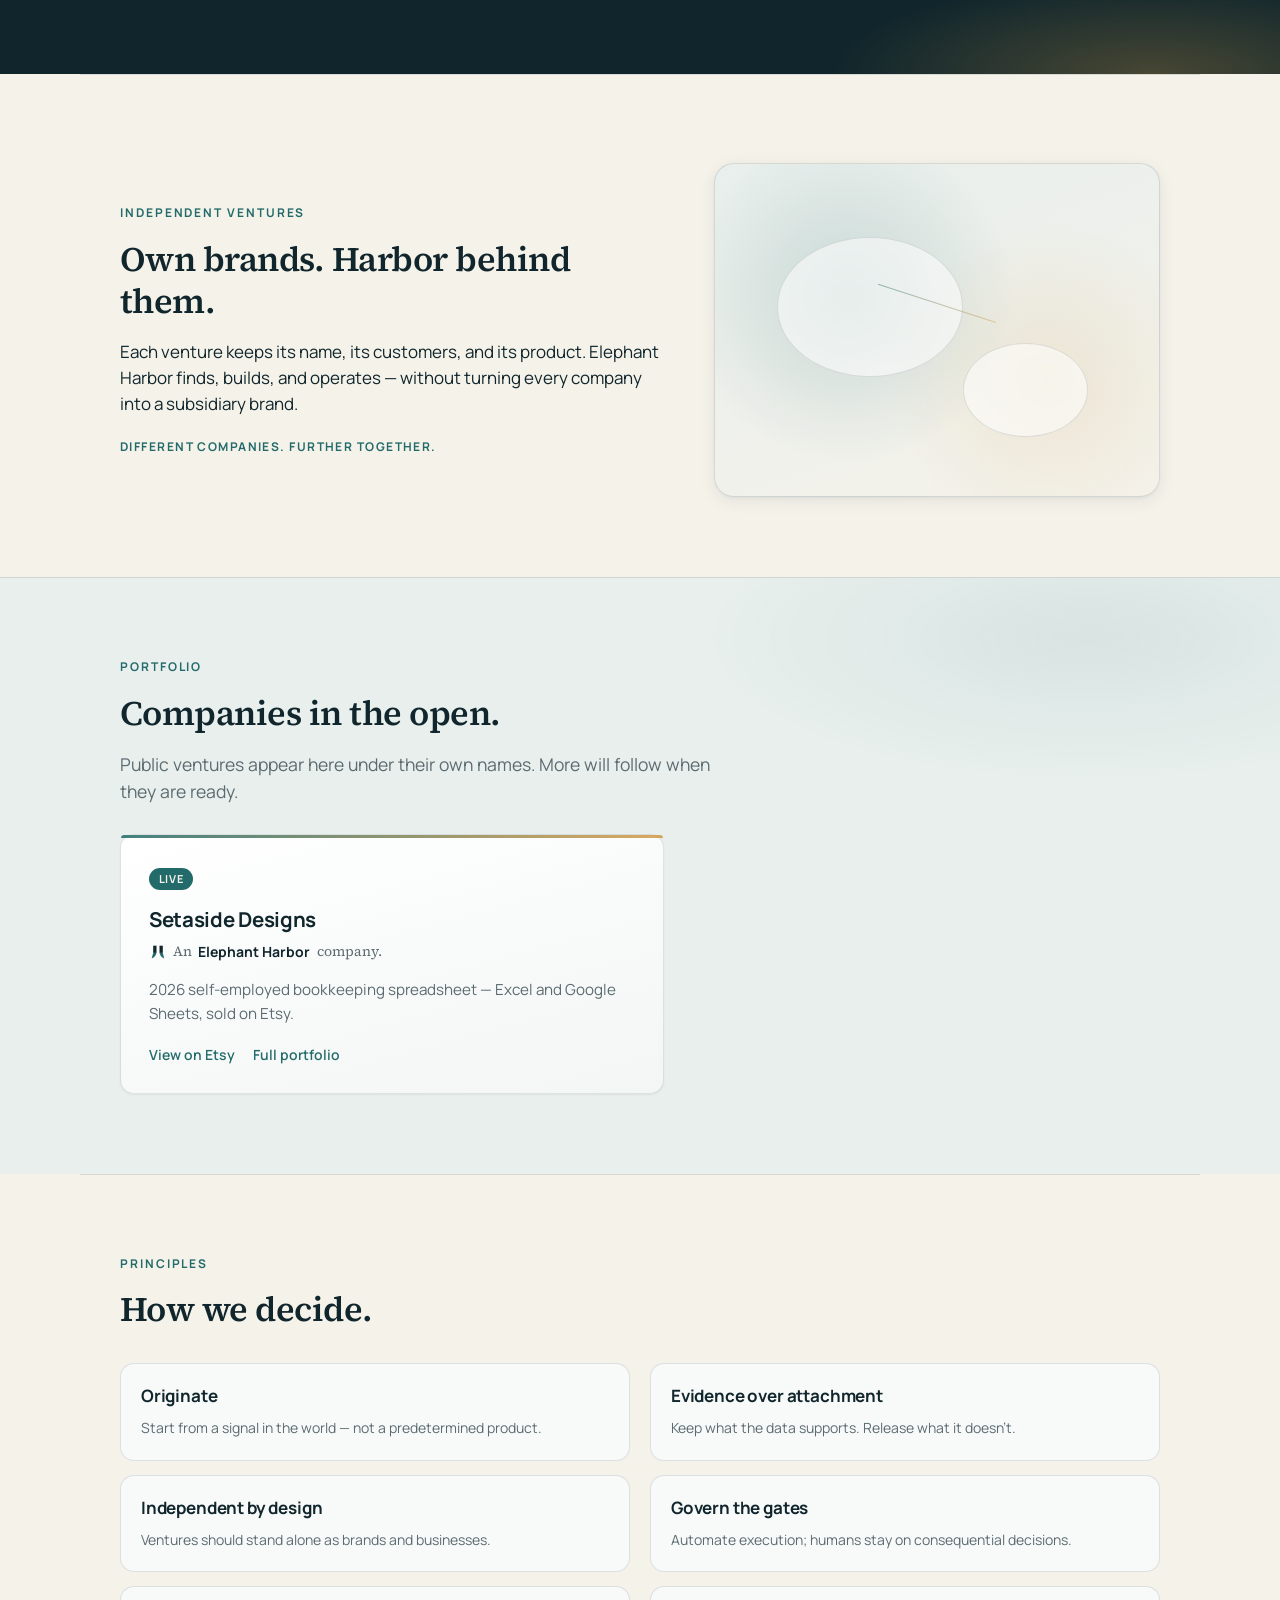
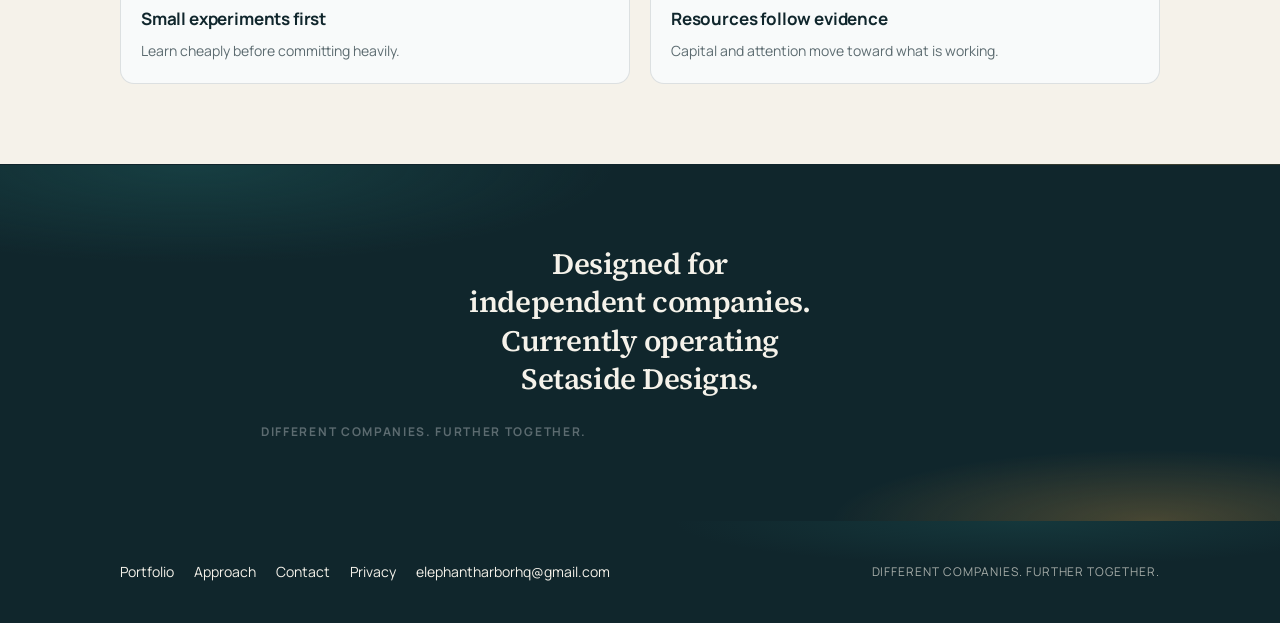
==== commit e0311ce0: "fix(site): robots/sitemap + tighten present-tense claims Hayes honesty PASS follow-up: add SEO crawl" ====
--- a/index.html
+++ b/index.html
@@ -4,7 +4,7 @@
   <meta charset="utf-8">
   <meta name="viewport" content="width=device-width, initial-scale=1">
   <title>Elephant Harbor — AI-native operating company</title>
-  <meta name="description" content="Elephant Harbor finds opportunities, builds independent businesses around them, and operates the ones that earn the right to continue.">
+  <meta name="description" content="Elephant Harbor is an AI-native operating company. Designed for independent companies; currently operating Setaside Designs.">
   <meta name="theme-color" content="#10262C">
   <meta property="og:title" content="Elephant Harbor">
   <meta property="og:description" content="An AI-native operating company. We find opportunities, build independent businesses, and operate the ones that earn the right to continue.">
@@ -100,7 +100,7 @@
         <p class="kicker">How we operate</p>
         <hr class="brass-rule" aria-hidden="true">
         <h2 id="operate-h">A cycle that prefers evidence to momentum.</h2>
-        <p class="section-lead">Agentic teams execute day to day. Humans govern the gates that change direction, capital, security, or commitments.</p>
+        <p class="section-lead">Built so agentic teams can execute day to day. Humans govern the gates that change direction, capital, security, or commitments. Today that system is live and operating Setaside Designs.</p>
         <ol class="cycle">
           <li>
             <span class="step-n">01</span>
@@ -209,7 +209,7 @@
     <section class="section section-ink" aria-labelledby="close-h">
       <div class="section-inner close-block reveal">
         <h2 id="close-h" class="visually-hidden">Close</h2>
-        <p class="close-line">Companies built and operated by Elephant Harbor.</p>
+        <p class="close-line">Designed for independent companies. Currently operating Setaside Designs.</p>
         <p class="motto">Different companies. Further together.</p>
       </div>
     </section>
